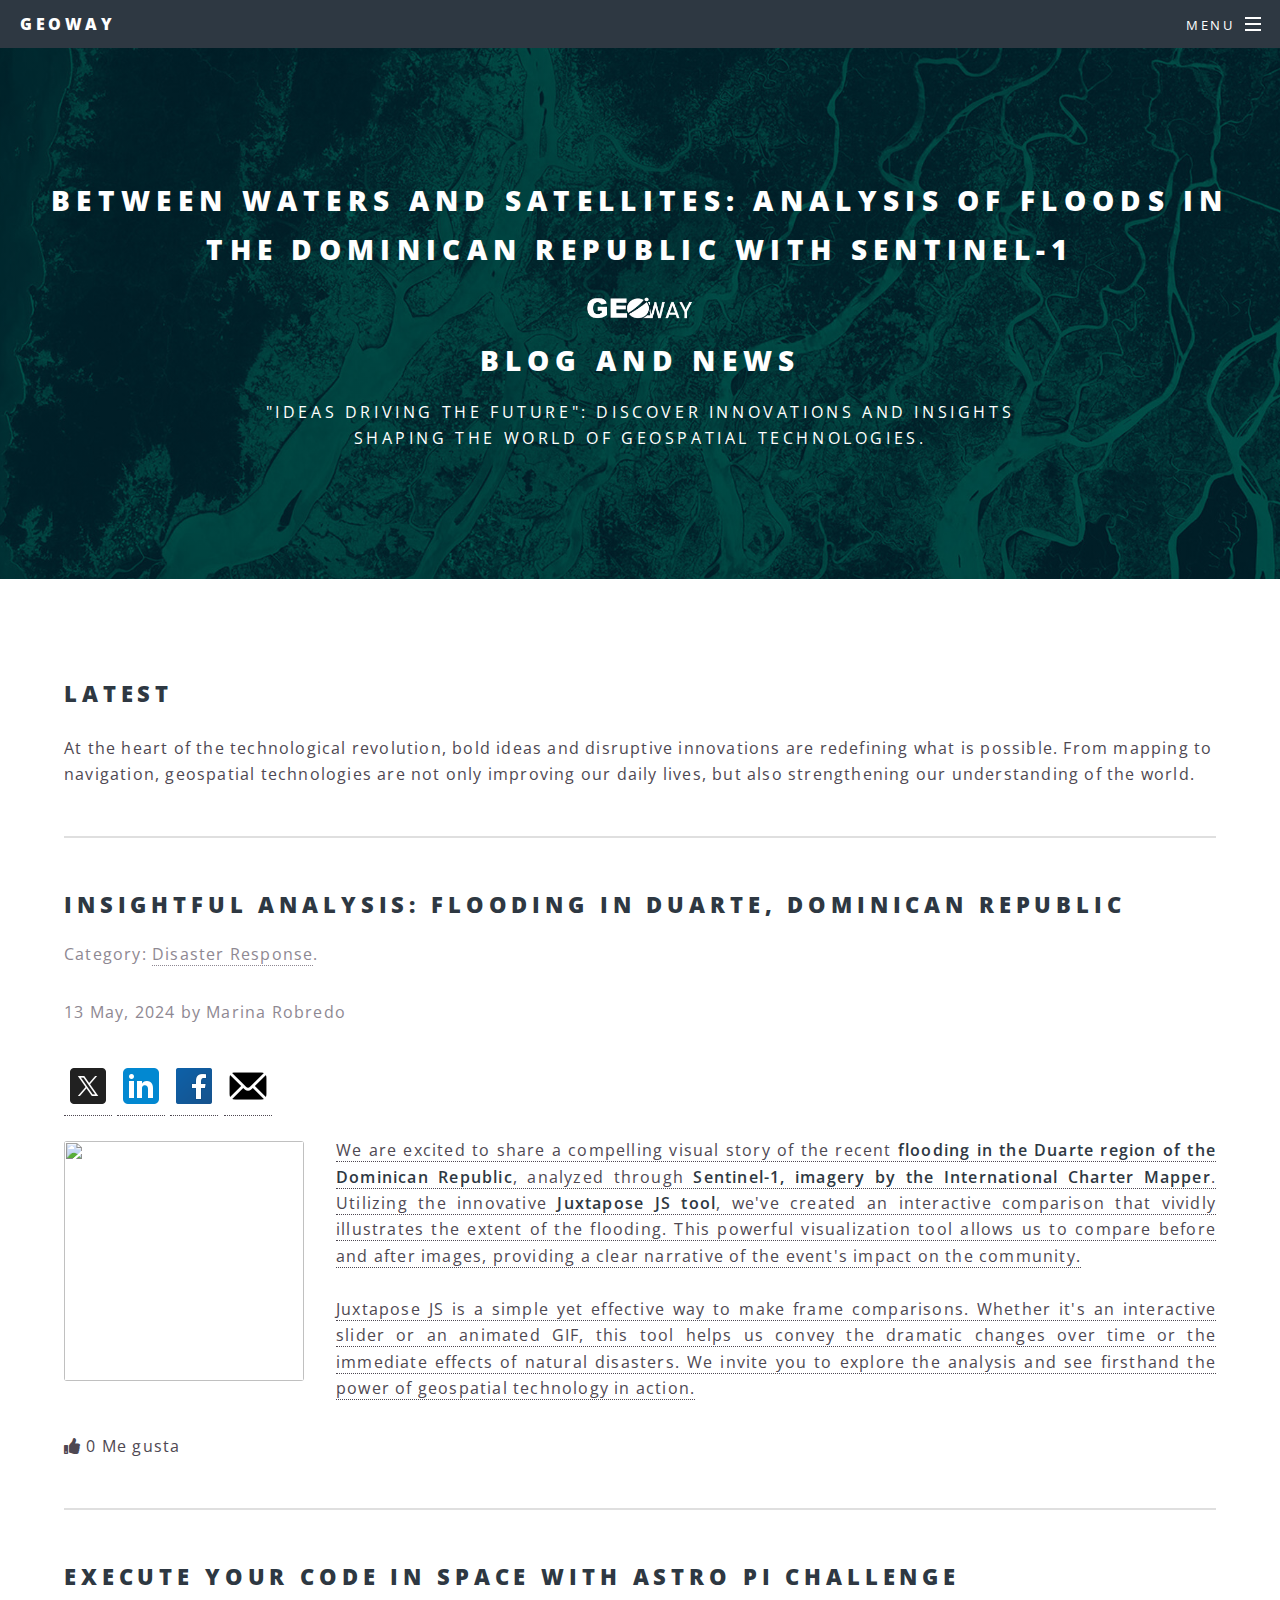
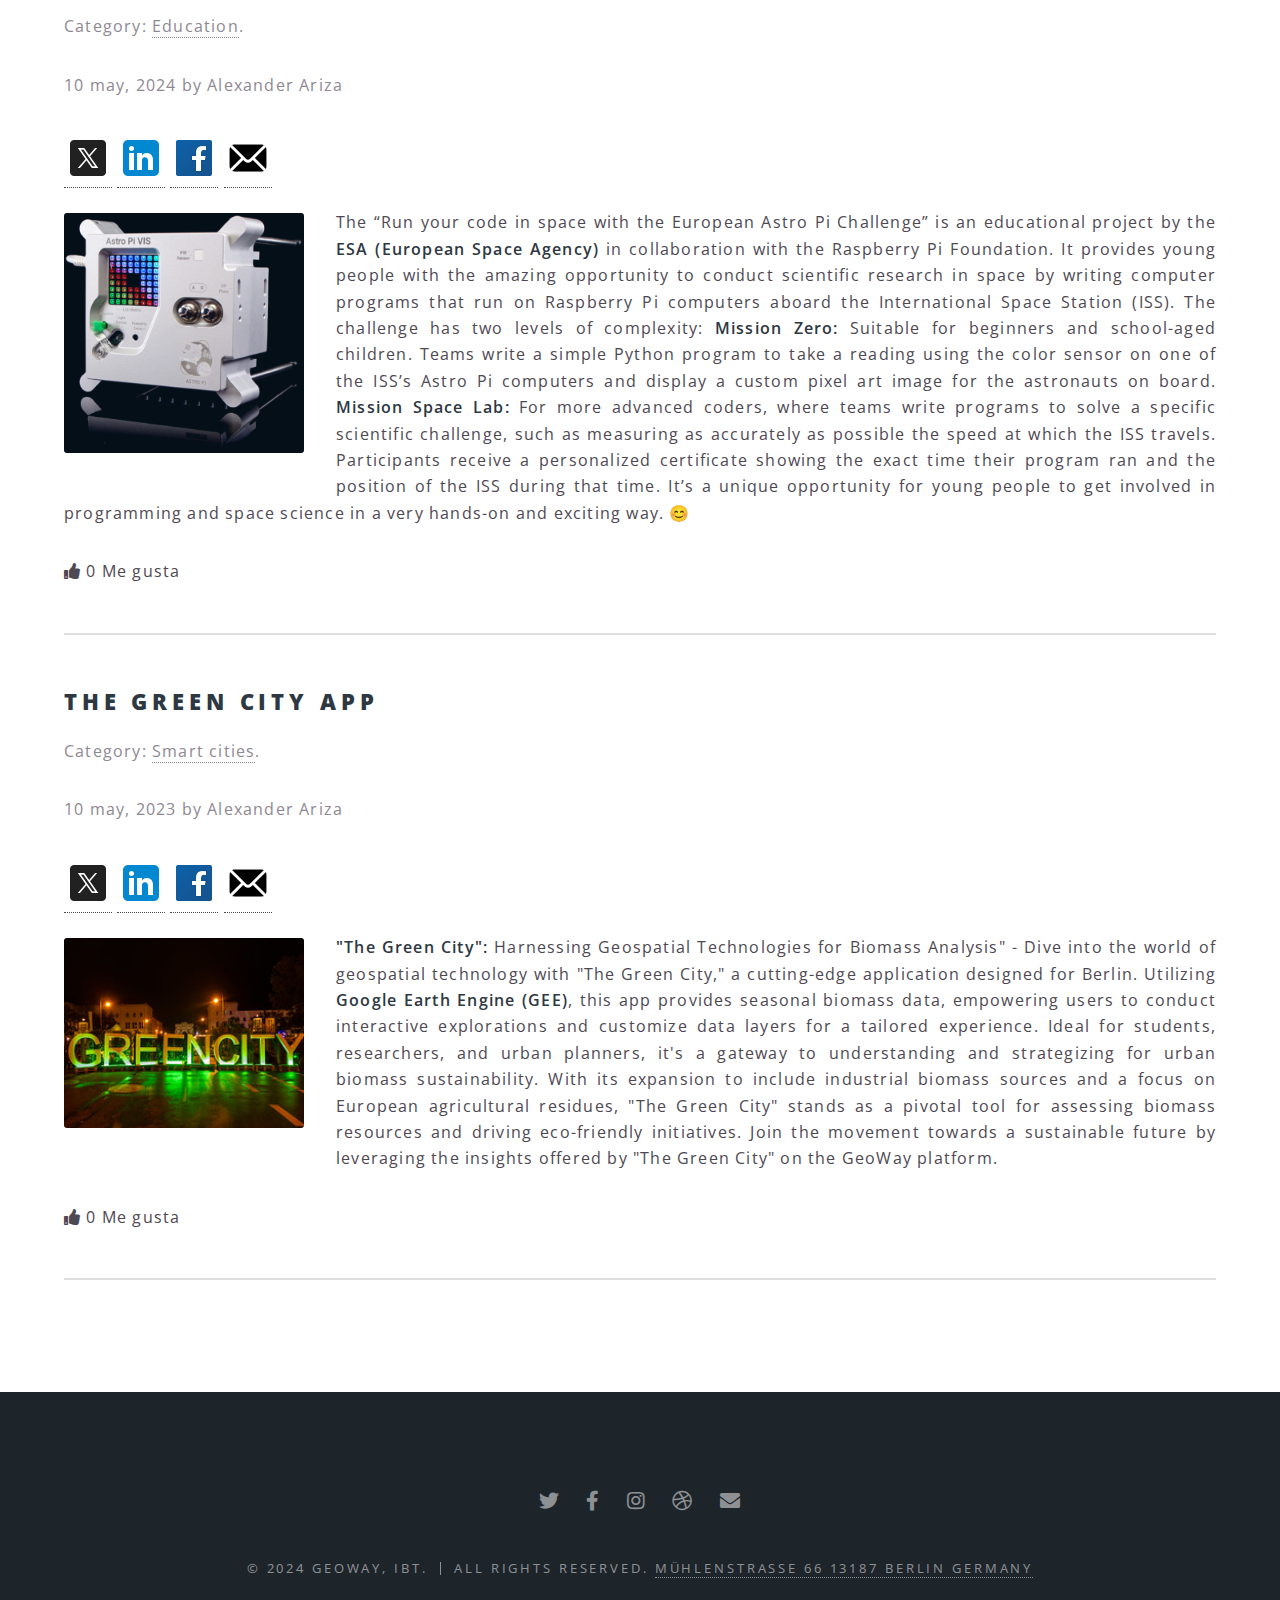
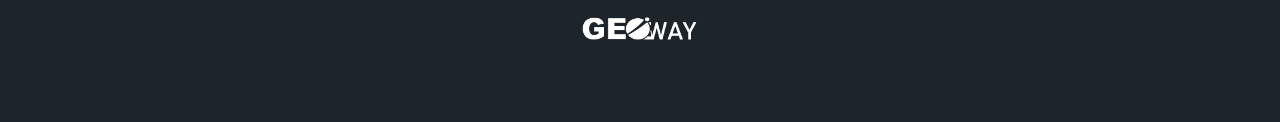
==== blog.html @ b165cfcb "Update blog.html" ====
<!DOCTYPE HTML>
<!--
	Spectral by HTML5 UP
	html5up.net | @ajlkn
	Free for personal and commercial use under the CCA 3.0 license (html5up.net/license)
-->

<html>
	<head>
		<title>Elements - Spectral by HTML5 UP</title>
		<meta charset="utf-8" />
		<meta name="viewport" content="width=device-width, initial-scale=1, user-scalable=no" />
		<link rel="stylesheet" href="assets/css/main.css" />
		<noscript><link rel="stylesheet" href="assets/css/noscript.css" /></noscript>
	</head>
<style>	
	#like-button {
    cursor: pointer;
}
</style>	
	<body class="is-preload">

		<!-- Page Wrapper -->
			<div id="page-wrapper">

				<!-- Header -->
					<header id="header">
						<h1><a href="index.html">GeoWay</a></h1>
						<nav id="nav">
							<ul>
								<li class="special">
									<a href="#menu" class="menuToggle"><span>Menu</span></a>
									<div id="menu">
										<ul>
										<li><a href="index.html">Home</a></li>
										<li><a href="generic.html">Projects</a></li>
										<li><a href="blog.html">Blog & News</a></li>
										<!--<li><a href="#">Blog</a></li>-->
										<li><a href="contact.html">Contact Us</a></li>
										</ul>
									</div>
								</li>
							</ul>
						</nav>
					</header>

				<!-- Main -->
					<article id="main">
						<header>
																<a href="greencity.html">
											<h2>Between Waters and Satellites: Analysis of Floods in the Dominican Republic with Sentinel-1</h2>
										</a>
																	<img src="images/Logo5.png" alt="" width="10%" height="10%"/><br />
							<h2>BLOG AND NEWS</h2>
							<p>"Ideas Driving the Future": Discover innovations and insights <br>shaping the world of geospatial technologies.</p>
						</header>
						<section class="wrapper style5">
							<div class="inner">

								<section>
									<h2>Latest</h2>
									<p>At the heart of the technological revolution, bold ideas and disruptive innovations are redefining what is possible. From mapping to navigation, geospatial technologies are not only improving our daily lives, but also strengthening our understanding of the world.</p>
									<hr />
									
									<!-- Post-->
									
									<header>
										<a href="flooding-dominican-republic.html">
											<h2>Insightful Analysis: Flooding in Duarte, Dominican Republic</h2>
										</a>
										<p>Category: <a href="#">Disaster Response</a>.</p>
										<p>13 May, 2024 by Marina Robredo</p>
											<a href="https://twitter.com/intent/tweet?text=Descubre%20el%20análisis%20detallado%20de%20las%20inundaciones%20en%20Duarte,%20República%20Dominicana%20en%20nuestro%20blog:%20[Tu_URL_Acortada]&hashtags=GeoWay,Geospatial,DisasterResponse" target="_blank"><img src="images/twitter_x.png" alt="Twitter" /></a>
											<a href="https://www.linkedin.com/shareArticle?mini=true&url=https://bit.ly/EjemploURL&title=Inundaciones%20en%20Duarte&summary=Análisis%20interactivo%20de%20las%20inundaciones%20en%20Duarte,%20República%20Dominicana%20utilizando%20Juxtapose%20JS&source=LinkedIn" target="_blank">  <img src="images/LinkedIn_Logo.svg.png" alt="Compartir en LinkedIn"/></a>
											<a href="https://www.facebook.com/sharer/sharer.php?u=[Tu_URL_Acortada]" target="_blank"><img src="images/face-48.png" alt="Facebook" /></a>
											<a href="mailto:?subject=Análisis%20de%20las%20Inundaciones%20en%20Duarte,%20República%20Dominicana%20en%20GeoWay&body=Estoy%20compartiendo%20un%20análisis%20interactivo%20sobre%20las%20inundaciones%20en%20Duarte,%20República%20Dominicana%20que%20podría%20interesarte:%20[Tu_URL_Acortada]"><img src="images/mail.png" alt="Email"/></a>
									</header>

									<div class="box alt">
											<div class="row gtr-50 gtr-uniform"></div>
									</div>
										<p style="text-align: justify;"><a href="Charter.html">
											<span class="image left"><img src="images/juxtapose-gif.gif" alt="" style="width: 240px; height: 240px;" ></span><a>
											We are excited to share a compelling visual story of the recent <b>flooding in the Duarte region of the Dominican Republic</b>, analyzed through <b>Sentinel-1, imagery by the International Charter Mapper</b>. Utilizing the innovative <b>Juxtapose JS tool</b>, we've created an interactive comparison that vividly illustrates the extent of the flooding. This powerful visualization tool allows us to compare before and after images, providing a clear narrative of the event's impact on the community.
											<br><br>
											Juxtapose JS is a simple yet effective way to make frame comparisons. Whether it's an interactive slider or an animated GIF, this tool helps us convey the dramatic changes over time or the immediate effects of natural disasters. We invite you to explore the analysis and see firsthand the power of geospatial technology in action.
										</p>
										<!-- FUNCIONALIDAD DE MEGUSTA-->
										<div>
											<i id="like-button-3" class="fas fa-thumbs-up" style="cursor: pointer;"></i>
											<span id="like-count-3">0</span> Me gusta
									</div>
									<hr />

									<!-- Post-->
									
									<!-- Post-->
									<section>
									<header>
										<a href="greencity.html">
											<h2>Execute your code in space with Astro Pi Challenge</h2>
										</a>
										<p>Category: <a href="#">Education</a>.</p></p>
										<p>10 may, 2024 by Alexander Ariza</p>
											<a href="https://twitter.com/intent/tweet?text=Descubre%20%22The%20Green%20City%22%20y%20las%20últimas%20innovaciones%20en%20tecnologías%20geoespaciales%20en%20nuestro%20blog:%20[Tu_URL_Acortada]&hashtags=GeoWay,Geospatial,Biomass,Sustainability" target="_blank"><img src="images/twitter_x.png" alt="Twitter"  /></a>
											<a href="https://www.linkedin.com/shareArticle?mini=true&url=https://bit.ly/EjemploURL&title=The%20Green%20City&summary=Explora%20la%20dinámica%20de%20la%20biomasa%20urbana%20con%20nuestra%20aplicación%20innovadora&source=LinkedIn" target="_blank">  <img src="images/LinkedIn_Logo.svg.png" alt="Compartir en LinkedIn"/></a>
											<a href="https://www.facebook.com/sharer/sharer.php?u=[Tu_URL_Acortada]" target="_blank"><img src="images/face-48.png" alt="Facebook" /></a>
											<a href="mailto:?subject=Descubre%20The%20Green%20City%20en%20GeoWay&body=Estoy%20compartiendo%20un%20post%20fascinante%20sobre%20tecnologías%20geoespaciales%20que%20podría%20interesarte:%20[Tu_URL_Acortada]"><img src="images/mail.png" alt="Email"/></a>
									</header>

									<div class="box alt">
										<div class="row gtr-50 gtr-uniform">
										</div>
									</div>
									<!--<h5>Left &amp; Right</h5>-->
									<p style="text-align: justify;"><a href="https://astro-pi.org/"><span class="image left"><img src="images/astro_pi_.jpg" alt="" style="width: 240px; height: 240px;" /></span></a>
									The “Run your code in space with the European Astro Pi Challenge” is an educational project by the <b>ESA (European Space Agency) </b>in collaboration with the Raspberry Pi Foundation. It provides young people with the amazing opportunity to conduct scientific research in space by writing computer programs that run on Raspberry Pi computers aboard the International Space Station (ISS).
									The challenge has two levels of complexity:
									<b>Mission Zero:</b> Suitable for beginners and school-aged children. Teams write a simple Python program to take a reading using the color sensor on one of the ISS’s Astro Pi computers and display a custom pixel art image for the astronauts on board.
									<b>Mission Space Lab:</b> For more advanced coders, where teams write programs to solve a specific scientific challenge, such as measuring as accurately as possible the speed at which the ISS travels.
									Participants receive a personalized certificate showing the exact time their program ran and the position of the ISS during that time. It’s a unique opportunity for young people to get involved in programming and space science in a very hands-on and exciting way. 😊</p>
									<!--<p><span class="image right"><img src="images/pic05.jpg" alt="" /></span>"-->
									<!-- FUNCIONALIDAD DE MEGUSTA-->
									<div>
									<i id="like-button-1" class="fas fa-thumbs-up" style="cursor: pointer;"></i>
										<span id="like-count-1">0</span> Me gusta
									</div>
									<hr />
									
								</section>	
									
								<!-- Post-->	
								<section>
									<header>
										<a href="greencity.html">
											<h2>THE GREEN CITY APP</h2>
										</a>
										<p>Category: <a href="#">Smart cities</a>.</p></p>
										<p>10 may, 2023 by Alexander Ariza</p>
											<a href="https://twitter.com/intent/tweet?text=Descubre%20%22The%20Green%20City%22%20y%20las%20últimas%20innovaciones%20en%20tecnologías%20geoespaciales%20en%20nuestro%20blog:%20[Tu_URL_Acortada]&hashtags=GeoWay,Geospatial,Biomass,Sustainability" target="_blank"><img src="images/twitter_x.png" alt="Twitter"  /></a>
											<a href="https://www.linkedin.com/shareArticle?mini=true&url=https://bit.ly/EjemploURL&title=The%20Green%20City&summary=Explora%20la%20dinámica%20de%20la%20biomasa%20urbana%20con%20nuestra%20aplicación%20innovadora&source=LinkedIn" target="_blank">  <img src="images/LinkedIn_Logo.svg.png" alt="Compartir en LinkedIn"/></a>
											<a href="https://www.facebook.com/sharer/sharer.php?u=[Tu_URL_Acortada]" target="_blank"><img src="images/face-48.png" alt="Facebook" /></a>
											<a href="mailto:?subject=Descubre%20The%20Green%20City%20en%20GeoWay&body=Estoy%20compartiendo%20un%20post%20fascinante%20sobre%20tecnologías%20geoespaciales%20que%20podría%20interesarte:%20[Tu_URL_Acortada]"><img src="images/mail.png" alt="Email"/></a>
									</header>

									<div class="box alt">
										<div class="row gtr-50 gtr-uniform">
											<!--<a href="greencity.html"><div class="col-12"><span class="image fit"><img src="images/grenn.jpeg" alt="" /></span></div></a>

											<div class="col-4"><span class="image fit"><img src="images/pic01.jpg" alt="" /></span></div>
											<div class="col-4"><span class="image fit"><img src="images/pic02.jpg" alt="" /></span></div>
											<div class="col-4"><span class="image fit"><img src="images/pic03.jpg" alt="" /></span></div>
											<div class="col-4"><span class="image fit"><img src="images/pic03.jpg" alt="" /></span></div>
											<div class="col-4"><span class="image fit"><img src="images/pic02.jpg" alt="" /></span></div>
										<div class="col-4"><span class="image fit"><img src="images/pic01.jpg" alt="" /></span></div>
											<div class="col-4"><span class="image fit"><img src="images/pic02.jpg" alt="" /></span></div>
											<div class="col-4"><span class="image fit"><img src="images/pic01.jpg" alt="" /></span></div>
											<div class="col-4"><span class="image fit"><img src="images/pic03.jpg" alt="" /></span></div>-->
										</div>
									</div>
									<!--<h5>Left &amp; Right</h5>-->
									<p style="text-align: justify;"><a href="greencity.html"><span class="image left"><img src="images/green_city.png" alt="" style="width: 240px; height: 190px;" /></span></a>
									<b>"The Green City":</b> Harnessing Geospatial Technologies for Biomass Analysis" - Dive into the world of geospatial technology with "The Green City," a cutting-edge application designed for Berlin. Utilizing <b>Google Earth Engine (GEE)</b>, this app provides seasonal biomass data, empowering users to conduct interactive explorations and customize data layers for a tailored experience. Ideal for students, researchers, and urban planners, it's a gateway to understanding and strategizing for urban biomass sustainability. With its expansion to include industrial biomass sources and a focus on European agricultural residues, "The Green City" stands as a pivotal tool for assessing biomass resources and driving eco-friendly initiatives. Join the movement towards a sustainable future by leveraging the insights offered by "The Green City" on the GeoWay platform.</p>
									<!--<p><span class="image right"><img src="images/pic05.jpg" alt="" /></span>"-->
									
									<!-- FUNCIONALIDAD DE MEGUSTA-->
									<div>
									<i id="like-button-2" class="fas fa-thumbs-up" style="cursor: pointer;"></i>
									<span id="like-count-2">0</span> Me gusta
									</div>
						
									<hr />
									
								</section>
			
						</article>
					
				<!-- Footer -->
					<footer id="footer">
						<ul class="icons">
							<li><a href="#" class="icon brands fa-twitter"><span class="label">Twitter</span></a></li>
							<li><a href="#" class="icon brands fa-facebook-f"><span class="label">Facebook</span></a></li>
							<li><a href="#" class="icon brands fa-instagram"><span class="label">Instagram</span></a></li>
							<li><a href="#" class="icon brands fa-dribbble"><span class="label">Dribbble</span></a></li>
							<li><a href="#" class="icon solid fa-envelope"><span class="label">Email</span></a></li>
						</ul>
						<ul class="copyright">
							<li>&copy; 2024 GEOWAY, IBT. </li><li>All rights reserved. <a href="https://geo-way.github.io/GeoWay.io/">Mühlenstraße 66 13187 Berlin Germany</a></li>
						</ul>
					<img src="images/Logo5.png" alt="" width="10%" height="10%"/><br />
					</footer>
			</div>

		<!-- Script me gusta -->
		
			<script>
				document.addEventListener('DOMContentLoaded', (event) => {
					// Función para inicializar el contador de "Me gusta"
					function initLikeButton(postId) {
						let likeCount = parseInt(localStorage.getItem('likeCount-' + postId)) || 0;
						document.getElementById('like-count-' + postId).textContent = likeCount;
						document.getElementById('like-button-' + postId).addEventListener('click', function() {
							likeCount++;
							localStorage.setItem('likeCount-' + postId, likeCount);
							document.getElementById('like-count-' + postId).textContent = likeCount;
						});
					}
					// Inicializa los contadores para cada post
					initLikeButton(1);
					initLikeButton(2);
					initLikeButton(3);
					// Repite la inicialización para cada post
				});
			</script>
			
		<!-- Scripts -->		
			<script src="assets/js/jquery.min.js"></script>
			<script src="assets/js/jquery.scrollex.min.js"></script>
			<script src="assets/js/jquery.scrolly.min.js"></script>
			<script src="assets/js/browser.min.js"></script>
			<script src="assets/js/breakpoints.min.js"></script>
			<script src="assets/js/util.js"></script>
			<script src="assets/js/main.js"></script>

	</body>
</html>
---- assets/css/main.css ----
@import url(fontawesome-all.min.css);
@import url("https://fonts.googleapis.com/css?family=Open+Sans:400,400italic,600,600italic,800,800italic");

/*
	Spectral by HTML5 UP
	html5up.net | @ajlkn
	Free for personal and commercial use under the CCA 3.0 license (html5up.net/license)
*/

html, body, div, span, applet, object,
iframe, h1, h2, h3, h4, h5, h6, p, blockquote,
pre, a, abbr, acronym, address, big, cite,
code, del, dfn, em, img, ins, kbd, q, s, samp,
small, strike, strong, sub, sup, tt, var, b,
u, i, center, dl, dt, dd, ol, ul, li, fieldset,
form, label, legend, table, caption, tbody,
tfoot, thead, tr, th, td, article, aside,
canvas, details, embed, figure, figcaption,
footer, header, hgroup, menu, nav, output, ruby,
section, summary, time, mark, audio, video {
	margin: 0;
	padding: 0;
	border: 0;
	font-size: 100%;
	font: inherit;
	vertical-align: baseline;}

article, aside, details, figcaption, figure,
footer, header, hgroup, menu, nav, section {
	display: block;}

body {
	line-height: 1;
}

ol, ul {
	list-style: none;
}

blockquote, q {
	quotes: none;
}

	blockquote:before, blockquote:after, q:before, q:after {
		content: '';
		content: none;
	}

table {
	border-collapse: collapse;
	border-spacing: 0;
}

body {
	-webkit-text-size-adjust: none;
}

mark {
	background-color: transparent;
	color: inherit;
}

input::-moz-focus-inner {
	border: 0;
	padding: 0;
}

input, select, textarea {
	-moz-appearance: none;
	-webkit-appearance: none;
	-ms-appearance: none;
	appearance: none;
}

/* Basic */

	@-ms-viewport {
		width: device-width;
	}

	html {
		box-sizing: border-box;
	}

	*, *:before, *:after {
		box-sizing: inherit;
	}

	body {
		background: #2e3842;
	}

		body.is-preload *, body.is-preload *:before, body.is-preload *:after {
			-moz-animation: none !important;
			-webkit-animation: none !important;
			-ms-animation: none !important;
			animation: none !important;
			-moz-transition: none !important;
			-webkit-transition: none !important;
			-ms-transition: none !important;
			transition: none !important;
		}

	body, input, select, textarea {
		color: #fff;
		font-family: "Open Sans", Helvetica, sans-serif;
		font-size: 15pt;
		font-weight: 400;
		letter-spacing: 0.075em;
		line-height: 1.65em;
	}

		@media screen and (max-width: 1680px) {

			body, input, select, textarea {
				font-size: 13pt;
			}

		}

		@media screen and (max-width: 1280px) {

			body, input, select, textarea {
				font-size: 12pt;
			}

		}

		@media screen and (max-width: 736px) {

			body, input, select, textarea {
				font-size: 11pt;
				letter-spacing: 0.0375em;
			}

		}

	a {
		-moz-transition: color 0.2s ease, border-bottom-color 0.2s ease;
		-webkit-transition: color 0.2s ease, border-bottom-color 0.2s ease;
		-ms-transition: color 0.2s ease, border-bottom-color 0.2s ease;
		transition: color 0.2s ease, border-bottom-color 0.2s ease;
		border-bottom: dotted 1px;
		color: inherit;
		text-decoration: none;
	}

		a:hover {
			border-bottom-color: transparent;
		}

	strong, b {
		color: #fff;
		font-weight: 600;
	}

	em, i {
		font-style: italic;
	}

	p {
		margin: 0 0 2em 0;
	}

	h1, h2, h3, h4, h5, h6 {
		color: #fff;
		font-weight: 800;
		letter-spacing: 0.225em;
		line-height: 1em;
		margin: 0 0 1em 0;
		text-transform: uppercase;
	}

		h1 a, h2 a, h3 a, h4 a, h5 a, h6 a {
			color: inherit;
			text-decoration: none;
		}

	h2 {
		font-size: 1.35em;
		line-height: 1.75em;
	}

		@media screen and (max-width: 736px) {

			h2 {
				font-size: 1.1em;
				line-height: 1.65em;
			}

		}

	h3 {
		font-size: 1.15em;
		line-height: 1.75em;
	}

		@media screen and (max-width: 736px) {

			h3 {
				font-size: 1em;
				line-height: 1.65em;
			}

		}

	h4 {
		font-size: 1em;
		line-height: 1.5em;
	}

	h5 {
		font-size: 0.8em;
		line-height: 1.5em;
	}

	h6 {
		font-size: 0.7em;
		line-height: 1.5em;
	}

	sub {
		font-size: 0.8em;
		position: relative;
		top: 0.5em;
	}

	sup {
		font-size: 0.8em;
		position: relative;
		top: -0.5em;
	}

	hr {
		border: 0;
		border-bottom: solid 2px #fff;
		margin: 3em 0;
	}

		hr.major {
			margin: 4.5em 0;
		}

	blockquote {
		border-left: solid 4px #fff;
		font-style: italic;
		margin: 0 0 2em 0;
		padding: 0.5em 0 0.5em 2em;
	}

	code {
		background: rgba(144, 144, 144, 0.25);
		border-radius: 3px;
		font-family: "Courier New", monospace;
		font-size: 0.9em;
		letter-spacing: 0;
		margin: 0 0.25em;
		padding: 0.25em 0.65em;
	}

	pre {
		-webkit-overflow-scrolling: touch;
		font-family: "Courier New", monospace;
		font-size: 0.9em;
		margin: 0 0 2em 0;
	}

		pre code {
			display: block;
			line-height: 1.75em;
			padding: 1em 1.5em;
			overflow-x: auto;
		}

	.align-left {
		text-align: left;
	}

	.align-center {
		text-align: center;
	}

	.align-right {
		text-align: right;
	}

/* Row */

	.row {
		display: flex;
		flex-wrap: wrap;
		box-sizing: border-box;
		align-items: stretch;
	}

		.row > * {
			box-sizing: border-box;
		}

		.row.gtr-uniform > * > :last-child {
			margin-bottom: 0;
		}

		.row.aln-left {
			justify-content: flex-start;
		}

		.row.aln-center {
			justify-content: center;
		}

		.row.aln-right {
			justify-content: flex-end;
		}

		.row.aln-top {
			align-items: flex-start;
		}

		.row.aln-middle {
			align-items: center;
		}

		.row.aln-bottom {
			align-items: flex-end;
		}

		.row > .imp {
			order: -1;
		}

		.row > .col-1 {
			width: 8.33333%;
		}

		.row > .off-1 {
			margin-left: 8.33333%;
		}

		.row > .col-2 {
			width: 16.66667%;
		}

		.row > .off-2 {
			margin-left: 16.66667%;
		}

		.row > .col-3 {
			width: 25%;
		}

		.row > .off-3 {
			margin-left: 25%;
		}

		.row > .col-4 {
			width: 33.33333%;
		}

		.row > .off-4 {
			margin-left: 33.33333%;
		}

		.row > .col-5 {
			width: 41.66667%;
		}

		.row > .off-5 {
			margin-left: 41.66667%;
		}

		.row > .col-6 {
			width: 50%;
		}

		.row > .off-6 {
			margin-left: 50%;
		}

		.row > .col-7 {
			width: 58.33333%;
		}

		.row > .off-7 {
			margin-left: 58.33333%;
		}

		.row > .col-8 {
			width: 66.66667%;
		}

		.row > .off-8 {
			margin-left: 66.66667%;
		}

		.row > .col-9 {
			width: 75%;
		}

		.row > .off-9 {
			margin-left: 75%;
		}

		.row > .col-10 {
			width: 83.33333%;
		}

		.row > .off-10 {
			margin-left: 83.33333%;
		}

		.row > .col-11 {
			width: 91.66667%;
		}

		.row > .off-11 {
			margin-left: 91.66667%;
		}

		.row > .col-12 {
			width: 100%;
		}

		.row > .off-12 {
			margin-left: 100%;
		}

		.row.gtr-0 {
			margin-top: 0;
			margin-left: 0em;
		}

			.row.gtr-0 > * {
				padding: 0 0 0 0em;
			}

			.row.gtr-0.gtr-uniform {
				margin-top: 0em;
			}

				.row.gtr-0.gtr-uniform > * {
					padding-top: 0em;
				}

		.row.gtr-25 {
			margin-top: 0;
			margin-left: -0.375em;
		}

			.row.gtr-25 > * {
				padding: 0 0 0 0.375em;
			}

			.row.gtr-25.gtr-uniform {
				margin-top: -0.375em;
			}

				.row.gtr-25.gtr-uniform > * {
					padding-top: 0.375em;
				}

		.row.gtr-50 {
			margin-top: 0;
			margin-left: -0.75em;
		}

			.row.gtr-50 > * {
				padding: 0 0 0 0.75em;
			}

			.row.gtr-50.gtr-uniform {
				margin-top: -0.75em;
			}

				.row.gtr-50.gtr-uniform > * {
					padding-top: 0.75em;
				}

		.row {
			margin-top: 0;
			margin-left: -1.5em;
		}

			.row > * {
				padding: 0 0 0 1.5em;
			}

			.row.gtr-uniform {
				margin-top: -1.5em;
			}

				.row.gtr-uniform > * {
					padding-top: 1.5em;
				}

		.row.gtr-150 {
			margin-top: 0;
			margin-left: -2.25em;
		}

			.row.gtr-150 > * {
				padding: 0 0 0 2.25em;
			}

			.row.gtr-150.gtr-uniform {
				margin-top: -2.25em;
			}

				.row.gtr-150.gtr-uniform > * {
					padding-top: 2.25em;
				}

		.row.gtr-200 {
			margin-top: 0;
			margin-left: -3em;
		}

			.row.gtr-200 > * {
				padding: 0 0 0 3em;
			}

			.row.gtr-200.gtr-uniform {
				margin-top: -3em;
			}

				.row.gtr-200.gtr-uniform > * {
					padding-top: 3em;
				}

		@media screen and (max-width: 1680px) {

			.row {
				display: flex;
				flex-wrap: wrap;
				box-sizing: border-box;
				align-items: stretch;
			}

				.row > * {
					box-sizing: border-box;
				}

				.row.gtr-uniform > * > :last-child {
					margin-bottom: 0;
				}

				.row.aln-left {
					justify-content: flex-start;
				}

				.row.aln-center {
					justify-content: center;
				}

				.row.aln-right {
					justify-content: flex-end;
				}

				.row.aln-top {
					align-items: flex-start;
				}

				.row.aln-middle {
					align-items: center;
				}

				.row.aln-bottom {
					align-items: flex-end;
				}

				.row > .imp-xlarge {
					order: -1;
				}

				.row > .col-1-xlarge {
					width: 8.33333%;
				}

				.row > .off-1-xlarge {
					margin-left: 8.33333%;
				}

				.row > .col-2-xlarge {
					width: 16.66667%;
				}

				.row > .off-2-xlarge {
					margin-left: 16.66667%;
				}

				.row > .col-3-xlarge {
					width: 25%;
				}

				.row > .off-3-xlarge {
					margin-left: 25%;
				}

				.row > .col-4-xlarge {
					width: 33.33333%;
				}

				.row > .off-4-xlarge {
					margin-left: 33.33333%;
				}

				.row > .col-5-xlarge {
					width: 41.66667%;
				}

				.row > .off-5-xlarge {
					margin-left: 41.66667%;
				}

				.row > .col-6-xlarge {
					width: 50%;
				}

				.row > .off-6-xlarge {
					margin-left: 50%;
				}

				.row > .col-7-xlarge {
					width: 58.33333%;
				}

				.row > .off-7-xlarge {
					margin-left: 58.33333%;
				}

				.row > .col-8-xlarge {
					width: 66.66667%;
				}

				.row > .off-8-xlarge {
					margin-left: 66.66667%;
				}

				.row > .col-9-xlarge {
					width: 75%;
				}

				.row > .off-9-xlarge {
					margin-left: 75%;
				}

				.row > .col-10-xlarge {
					width: 83.33333%;
				}

				.row > .off-10-xlarge {
					margin-left: 83.33333%;
				}

				.row > .col-11-xlarge {
					width: 91.66667%;
				}

				.row > .off-11-xlarge {
					margin-left: 91.66667%;
				}

				.row > .col-12-xlarge {
					width: 100%;
				}

				.row > .off-12-xlarge {
					margin-left: 100%;
				}

				.row.gtr-0 {
					margin-top: 0;
					margin-left: 0em;
				}

					.row.gtr-0 > * {
						padding: 0 0 0 0em;
					}

					.row.gtr-0.gtr-uniform {
						margin-top: 0em;
					}

						.row.gtr-0.gtr-uniform > * {
							padding-top: 0em;
						}

				.row.gtr-25 {
					margin-top: 0;
					margin-left: -0.375em;
				}

					.row.gtr-25 > * {
						padding: 0 0 0 0.375em;
					}

					.row.gtr-25.gtr-uniform {
						margin-top: -0.375em;
					}

						.row.gtr-25.gtr-uniform > * {
							padding-top: 0.375em;
						}

				.row.gtr-50 {
					margin-top: 0;
					margin-left: -0.75em;
				}

					.row.gtr-50 > * {
						padding: 0 0 0 0.75em;
					}

					.row.gtr-50.gtr-uniform {
						margin-top: -0.75em;
					}

						.row.gtr-50.gtr-uniform > * {
							padding-top: 0.75em;
						}

				.row {
					margin-top: 0;
					margin-left: -1.5em;
				}

					.row > * {
						padding: 0 0 0 1.5em;
					}

					.row.gtr-uniform {
						margin-top: -1.5em;
					}

						.row.gtr-uniform > * {
							padding-top: 1.5em;
						}

				.row.gtr-150 {
					margin-top: 0;
					margin-left: -2.25em;
				}

					.row.gtr-150 > * {
						padding: 0 0 0 2.25em;
					}

					.row.gtr-150.gtr-uniform {
						margin-top: -2.25em;
					}

						.row.gtr-150.gtr-uniform > * {
							padding-top: 2.25em;
						}

				.row.gtr-200 {
					margin-top: 0;
					margin-left: -3em;
				}

					.row.gtr-200 > * {
						padding: 0 0 0 3em;
					}

					.row.gtr-200.gtr-uniform {
						margin-top: -3em;
					}

						.row.gtr-200.gtr-uniform > * {
							padding-top: 3em;
						}

		}

		@media screen and (max-width: 1280px) {

			.row {
				display: flex;
				flex-wrap: wrap;
				box-sizing: border-box;
				align-items: stretch;
			}

				.row > * {
					box-sizing: border-box;
				}

				.row.gtr-uniform > * > :last-child {
					margin-bottom: 0;
				}

				.row.aln-left {
					justify-content: flex-start;
				}

				.row.aln-center {
					justify-content: center;
				}

				.row.aln-right {
					justify-content: flex-end;
				}

				.row.aln-top {
					align-items: flex-start;
				}

				.row.aln-middle {
					align-items: center;
				}

				.row.aln-bottom {
					align-items: flex-end;
				}

				.row > .imp-large {
					order: -1;
				}

				.row > .col-1-large {
					width: 8.33333%;
				}

				.row > .off-1-large {
					margin-left: 8.33333%;
				}

				.row > .col-2-large {
					width: 16.66667%;
				}

				.row > .off-2-large {
					margin-left: 16.66667%;
				}

				.row > .col-3-large {
					width: 25%;
				}

				.row > .off-3-large {
					margin-left: 25%;
				}

				.row > .col-4-large {
					width: 33.33333%;
				}

				.row > .off-4-large {
					margin-left: 33.33333%;
				}

				.row > .col-5-large {
					width: 41.66667%;
				}

				.row > .off-5-large {
					margin-left: 41.66667%;
				}

				.row > .col-6-large {
					width: 50%;
				}

				.row > .off-6-large {
					margin-left: 50%;
				}

				.row > .col-7-large {
					width: 58.33333%;
				}

				.row > .off-7-large {
					margin-left: 58.33333%;
				}

				.row > .col-8-large {
					width: 66.66667%;
				}

				.row > .off-8-large {
					margin-left: 66.66667%;
				}

				.row > .col-9-large {
					width: 75%;
				}

				.row > .off-9-large {
					margin-left: 75%;
				}

				.row > .col-10-large {
					width: 83.33333%;
				}

				.row > .off-10-large {
					margin-left: 83.33333%;
				}

				.row > .col-11-large {
					width: 91.66667%;
				}

				.row > .off-11-large {
					margin-left: 91.66667%;
				}

				.row > .col-12-large {
					width: 100%;
				}

				.row > .off-12-large {
					margin-left: 100%;
				}

				.row.gtr-0 {
					margin-top: 0;
					margin-left: 0em;
				}

					.row.gtr-0 > * {
						padding: 0 0 0 0em;
					}

					.row.gtr-0.gtr-uniform {
						margin-top: 0em;
					}

						.row.gtr-0.gtr-uniform > * {
							padding-top: 0em;
						}

				.row.gtr-25 {
					margin-top: 0;
					margin-left: -0.375em;
				}

					.row.gtr-25 > * {
						padding: 0 0 0 0.375em;
					}

					.row.gtr-25.gtr-uniform {
						margin-top: -0.375em;
					}

						.row.gtr-25.gtr-uniform > * {
							padding-top: 0.375em;
						}

				.row.gtr-50 {
					margin-top: 0;
					margin-left: -0.75em;
				}

					.row.gtr-50 > * {
						padding: 0 0 0 0.75em;
					}

					.row.gtr-50.gtr-uniform {
						margin-top: -0.75em;
					}

						.row.gtr-50.gtr-uniform > * {
							padding-top: 0.75em;
						}

				.row {
					margin-top: 0;
					margin-left: -1.5em;
				}

					.row > * {
						padding: 0 0 0 1.5em;
					}

					.row.gtr-uniform {
						margin-top: -1.5em;
					}

						.row.gtr-uniform > * {
							padding-top: 1.5em;
						}

				.row.gtr-150 {
					margin-top: 0;
					margin-left: -2.25em;
				}

					.row.gtr-150 > * {
						padding: 0 0 0 2.25em;
					}

					.row.gtr-150.gtr-uniform {
						margin-top: -2.25em;
					}

						.row.gtr-150.gtr-uniform > * {
							padding-top: 2.25em;
						}

				.row.gtr-200 {
					margin-top: 0;
					margin-left: -3em;
				}

					.row.gtr-200 > * {
						padding: 0 0 0 3em;
					}

					.row.gtr-200.gtr-uniform {
						margin-top: -3em;
					}

						.row.gtr-200.gtr-uniform > * {
							padding-top: 3em;
						}

		}

		@media screen and (max-width: 980px) {

			.row {
				display: flex;
				flex-wrap: wrap;
				box-sizing: border-box;
				align-items: stretch;
			}

				.row > * {
					box-sizing: border-box;
				}

				.row.gtr-uniform > * > :last-child {
					margin-bottom: 0;
				}

				.row.aln-left {
					justify-content: flex-start;
				}

				.row.aln-center {
					justify-content: center;
				}

				.row.aln-right {
					justify-content: flex-end;
				}

				.row.aln-top {
					align-items: flex-start;
				}

				.row.aln-middle {
					align-items: center;
				}

				.row.aln-bottom {
					align-items: flex-end;
				}

				.row > .imp-medium {
					order: -1;
				}

				.row > .col-1-medium {
					width: 8.33333%;
				}

				.row > .off-1-medium {
					margin-left: 8.33333%;
				}

				.row > .col-2-medium {
					width: 16.66667%;
				}

				.row > .off-2-medium {
					margin-left: 16.66667%;
				}

				.row > .col-3-medium {
					width: 25%;
				}

				.row > .off-3-medium {
					margin-left: 25%;
				}

				.row > .col-4-medium {
					width: 33.33333%;
				}

				.row > .off-4-medium {
					margin-left: 33.33333%;
				}

				.row > .col-5-medium {
					width: 41.66667%;
				}

				.row > .off-5-medium {
					margin-left: 41.66667%;
				}

				.row > .col-6-medium {
					width: 50%;
				}

				.row > .off-6-medium {
					margin-left: 50%;
				}

				.row > .col-7-medium {
					width: 58.33333%;
				}

				.row > .off-7-medium {
					margin-left: 58.33333%;
				}

				.row > .col-8-medium {
					width: 66.66667%;
				}

				.row > .off-8-medium {
					margin-left: 66.66667%;
				}

				.row > .col-9-medium {
					width: 75%;
				}

				.row > .off-9-medium {
					margin-left: 75%;
				}

				.row > .col-10-medium {
					width: 83.33333%;
				}

				.row > .off-10-medium {
					margin-left: 83.33333%;
				}

				.row > .col-11-medium {
					width: 91.66667%;
				}

				.row > .off-11-medium {
					margin-left: 91.66667%;
				}

				.row > .col-12-medium {
					width: 100%;
				}

				.row > .off-12-medium {
					margin-left: 100%;
				}

				.row.gtr-0 {
					margin-top: 0;
					margin-left: 0em;
				}

					.row.gtr-0 > * {
						padding: 0 0 0 0em;
					}

					.row.gtr-0.gtr-uniform {
						margin-top: 0em;
					}

						.row.gtr-0.gtr-uniform > * {
							padding-top: 0em;
						}

				.row.gtr-25 {
					margin-top: 0;
					margin-left: -0.375em;
				}

					.row.gtr-25 > * {
						padding: 0 0 0 0.375em;
					}

					.row.gtr-25.gtr-uniform {
						margin-top: -0.375em;
					}

						.row.gtr-25.gtr-uniform > * {
							padding-top: 0.375em;
						}

				.row.gtr-50 {
					margin-top: 0;
					margin-left: -0.75em;
				}

					.row.gtr-50 > * {
						padding: 0 0 0 0.75em;
					}

					.row.gtr-50.gtr-uniform {
						margin-top: -0.75em;
					}

						.row.gtr-50.gtr-uniform > * {
							padding-top: 0.75em;
						}

				.row {
					margin-top: 0;
					margin-left: -1.5em;
				}

					.row > * {
						padding: 0 0 0 1.5em;
					}

					.row.gtr-uniform {
						margin-top: -1.5em;
					}

						.row.gtr-uniform > * {
							padding-top: 1.5em;
						}

				.row.gtr-150 {
					margin-top: 0;
					margin-left: -2.25em;
				}

					.row.gtr-150 > * {
						padding: 0 0 0 2.25em;
					}

					.row.gtr-150.gtr-uniform {
						margin-top: -2.25em;
					}

						.row.gtr-150.gtr-uniform > * {
							padding-top: 2.25em;
						}

				.row.gtr-200 {
					margin-top: 0;
					margin-left: -3em;
				}

					.row.gtr-200 > * {
						padding: 0 0 0 3em;
					}

					.row.gtr-200.gtr-uniform {
						margin-top: -3em;
					}

						.row.gtr-200.gtr-uniform > * {
							padding-top: 3em;
						}

		}

		@media screen and (max-width: 736px) {

			.row {
				display: flex;
				flex-wrap: wrap;
				box-sizing: border-box;
				align-items: stretch;
			}

				.row > * {
					box-sizing: border-box;
				}

				.row.gtr-uniform > * > :last-child {
					margin-bottom: 0;
				}

				.row.aln-left {
					justify-content: flex-start;
				}

				.row.aln-center {
					justify-content: center;
				}

				.row.aln-right {
					justify-content: flex-end;
				}

				.row.aln-top {
					align-items: flex-start;
				}

				.row.aln-middle {
					align-items: center;
				}

				.row.aln-bottom {
					align-items: flex-end;
				}

				.row > .imp-small {
					order: -1;
				}

				.row > .col-1-small {
					width: 8.33333%;
				}

				.row > .off-1-small {
					margin-left: 8.33333%;
				}

				.row > .col-2-small {
					width: 16.66667%;
				}

				.row > .off-2-small {
					margin-left: 16.66667%;
				}

				.row > .col-3-small {
					width: 25%;
				}

				.row > .off-3-small {
					margin-left: 25%;
				}

				.row > .col-4-small {
					width: 33.33333%;
				}

				.row > .off-4-small {
					margin-left: 33.33333%;
				}

				.row > .col-5-small {
					width: 41.66667%;
				}

				.row > .off-5-small {
					margin-left: 41.66667%;
				}

				.row > .col-6-small {
					width: 50%;
				}

				.row > .off-6-small {
					margin-left: 50%;
				}

				.row > .col-7-small {
					width: 58.33333%;
				}

				.row > .off-7-small {
					margin-left: 58.33333%;
				}

				.row > .col-8-small {
					width: 66.66667%;
				}

				.row > .off-8-small {
					margin-left: 66.66667%;
				}

				.row > .col-9-small {
					width: 75%;
				}

				.row > .off-9-small {
					margin-left: 75%;
				}

				.row > .col-10-small {
					width: 83.33333%;
				}

				.row > .off-10-small {
					margin-left: 83.33333%;
				}

				.row > .col-11-small {
					width: 91.66667%;
				}

				.row > .off-11-small {
					margin-left: 91.66667%;
				}

				.row > .col-12-small {
					width: 100%;
				}

				.row > .off-12-small {
					margin-left: 100%;
				}

				.row.gtr-0 {
					margin-top: 0;
					margin-left: 0em;
				}

					.row.gtr-0 > * {
						padding: 0 0 0 0em;
					}

					.row.gtr-0.gtr-uniform {
						margin-top: 0em;
					}

						.row.gtr-0.gtr-uniform > * {
							padding-top: 0em;
						}

				.row.gtr-25 {
					margin-top: 0;
					margin-left: -0.375em;
				}

					.row.gtr-25 > * {
						padding: 0 0 0 0.375em;
					}

					.row.gtr-25.gtr-uniform {
						margin-top: -0.375em;
					}

						.row.gtr-25.gtr-uniform > * {
							padding-top: 0.375em;
						}

				.row.gtr-50 {
					margin-top: 0;
					margin-left: -0.75em;
				}

					.row.gtr-50 > * {
						padding: 0 0 0 0.75em;
					}

					.row.gtr-50.gtr-uniform {
						margin-top: -0.75em;
					}

						.row.gtr-50.gtr-uniform > * {
							padding-top: 0.75em;
						}

				.row {
					margin-top: 0;
					margin-left: -1.5em;
				}

					.row > * {
						padding: 0 0 0 1.5em;
					}

					.row.gtr-uniform {
						margin-top: -1.5em;
					}

						.row.gtr-uniform > * {
							padding-top: 1.5em;
						}

				.row.gtr-150 {
					margin-top: 0;
					margin-left: -2.25em;
				}

					.row.gtr-150 > * {
						padding: 0 0 0 2.25em;
					}

					.row.gtr-150.gtr-uniform {
						margin-top: -2.25em;
					}

						.row.gtr-150.gtr-uniform > * {
							padding-top: 2.25em;
						}

				.row.gtr-200 {
					margin-top: 0;
					margin-left: -3em;
				}

					.row.gtr-200 > * {
						padding: 0 0 0 3em;
					}

					.row.gtr-200.gtr-uniform {
						margin-top: -3em;
					}

						.row.gtr-200.gtr-uniform > * {
							padding-top: 3em;
						}

		}

		@media screen and (max-width: 480px) {

			.row {
				display: flex;
				flex-wrap: wrap;
				box-sizing: border-box;
				align-items: stretch;
			}

				.row > * {
					box-sizing: border-box;
				}

				.row.gtr-uniform > * > :last-child {
					margin-bottom: 0;
				}

				.row.aln-left {
					justify-content: flex-start;
				}

				.row.aln-center {
					justify-content: center;
				}

				.row.aln-right {
					justify-content: flex-end;
				}

				.row.aln-top {
					align-items: flex-start;
				}

				.row.aln-middle {
					align-items: center;
				}

				.row.aln-bottom {
					align-items: flex-end;
				}

				.row > .imp-xsmall {
					order: -1;
				}

				.row > .col-1-xsmall {
					width: 8.33333%;
				}

				.row > .off-1-xsmall {
					margin-left: 8.33333%;
				}

				.row > .col-2-xsmall {
					width: 16.66667%;
				}

				.row > .off-2-xsmall {
					margin-left: 16.66667%;
				}

				.row > .col-3-xsmall {
					width: 25%;
				}

				.row > .off-3-xsmall {
					margin-left: 25%;
				}

				.row > .col-4-xsmall {
					width: 33.33333%;
				}

				.row > .off-4-xsmall {
					margin-left: 33.33333%;
				}

				.row > .col-5-xsmall {
					width: 41.66667%;
				}

				.row > .off-5-xsmall {
					margin-left: 41.66667%;
				}

				.row > .col-6-xsmall {
					width: 50%;
				}

				.row > .off-6-xsmall {
					margin-left: 50%;
				}

				.row > .col-7-xsmall {
					width: 58.33333%;
				}

				.row > .off-7-xsmall {
					margin-left: 58.33333%;
				}

				.row > .col-8-xsmall {
					width: 66.66667%;
				}

				.row > .off-8-xsmall {
					margin-left: 66.66667%;
				}

				.row > .col-9-xsmall {
					width: 75%;
				}

				.row > .off-9-xsmall {
					margin-left: 75%;
				}

				.row > .col-10-xsmall {
					width: 83.33333%;
				}

				.row > .off-10-xsmall {
					margin-left: 83.33333%;
				}

				.row > .col-11-xsmall {
					width: 91.66667%;
				}

				.row > .off-11-xsmall {
					margin-left: 91.66667%;
				}

				.row > .col-12-xsmall {
					width: 100%;
				}

				.row > .off-12-xsmall {
					margin-left: 100%;
				}

				.row.gtr-0 {
					margin-top: 0;
					margin-left: 0em;
				}

					.row.gtr-0 > * {
						padding: 0 0 0 0em;
					}

					.row.gtr-0.gtr-uniform {
						margin-top: 0em;
					}

						.row.gtr-0.gtr-uniform > * {
							padding-top: 0em;
						}

				.row.gtr-25 {
					margin-top: 0;
					margin-left: -0.375em;
				}

					.row.gtr-25 > * {
						padding: 0 0 0 0.375em;
					}

					.row.gtr-25.gtr-uniform {
						margin-top: -0.375em;
					}

						.row.gtr-25.gtr-uniform > * {
							padding-top: 0.375em;
						}

				.row.gtr-50 {
					margin-top: 0;
					margin-left: -0.75em;
				}

					.row.gtr-50 > * {
						padding: 0 0 0 0.75em;
					}

					.row.gtr-50.gtr-uniform {
						margin-top: -0.75em;
					}

						.row.gtr-50.gtr-uniform > * {
							padding-top: 0.75em;
						}

				.row {
					margin-top: 0;
					margin-left: -1.5em;
				}

					.row > * {
						padding: 0 0 0 1.5em;
					}

					.row.gtr-uniform {
						margin-top: -1.5em;
					}

						.row.gtr-uniform > * {
							padding-top: 1.5em;
						}

				.row.gtr-150 {
					margin-top: 0;
					margin-left: -2.25em;
				}

					.row.gtr-150 > * {
						padding: 0 0 0 2.25em;
					}

					.row.gtr-150.gtr-uniform {
						margin-top: -2.25em;
					}

						.row.gtr-150.gtr-uniform > * {
							padding-top: 2.25em;
						}

				.row.gtr-200 {
					margin-top: 0;
					margin-left: -3em;
				}

					.row.gtr-200 > * {
						padding: 0 0 0 3em;
					}

					.row.gtr-200.gtr-uniform {
						margin-top: -3em;
					}

						.row.gtr-200.gtr-uniform > * {
							padding-top: 3em;
						}

		}

/* Section/Article */

	section.special, article.special {
		text-align: center;
	}

	header p {
		color: rgba(255, 255, 255, 0.5);
		position: relative;
		top: -0.25em;
	}

	header h3 + p {
		font-size: 1.1em;
	}

	header h4 + p,
	header h5 + p,
	header h6 + p {
		font-size: 0.9em;
	}

	header.major {
		margin: 0 0 3.5em 0;
	}

		header.major h2, header.major h3, header.major h4, header.major h5, header.major h6 {
			border-bottom: solid 2px #fff;
			display: inline-block;
			padding-bottom: 1em;
			position: relative;
		}

			header.major h2:after, header.major h3:after, header.major h4:after, header.major h5:after, header.major h6:after {
				content: '';
				display: block;
				height: 1px;
			}

		header.major p {
			color: #fff;
			top: 0;
		}

		@media screen and (max-width: 736px) {

			header.major {
				margin: 0 0 2em 0;
			}

		}

	@media screen and (max-width: 980px) {

		header br {
			display: none;
		}

	}

/* Form */

	form {
		margin: 0 0 2em 0;
	}

	label {
		color: #fff;
		display: block;
		font-size: 0.9em;
		font-weight: 600;
		margin: 0 0 1em 0;
	}

	input[type="text"],
	input[type="password"],
	input[type="email"],
	select,
	textarea {
		-moz-appearance: none;
		-webkit-appearance: none;
		-ms-appearance: none;
		appearance: none;
		background-color: rgba(144, 144, 144, 0.25);
		border-radius: 3px;
		border: none;
		color: inherit;
		display: block;
		outline: 0;
		padding: 0 1em;
		text-decoration: none;
		width: 100%;
	}

		input[type="text"]:invalid,
		input[type="password"]:invalid,
		input[type="email"]:invalid,
		select:invalid,
		textarea:invalid {
			box-shadow: none;
		}

		input[type="text"]:focus,
		input[type="password"]:focus,
		input[type="email"]:focus,
		select:focus,
		textarea:focus {
			box-shadow: 0 0 0 2px #215eb5;
		}

	select {
		background-size: 1.25em;
		background-repeat: no-repeat;
		background-position: calc(100% - 1em) center;
		height: 2.75em;
		padding-right: 2.75em;
		text-overflow: ellipsis;
	}

		select:focus::-ms-value {
			background-color: transparent;
		}

		select::-ms-expand {
			display: none;
		}

	input[type="text"],
	input[type="password"],
	input[type="email"],
	select {
		height: 2.75em;
	}

	textarea {
		padding: 0.75em 1em;
	}

	input[type="checkbox"],
	input[type="radio"] {
		-moz-appearance: none;
		-webkit-appearance: none;
		-ms-appearance: none;
		appearance: none;
		display: block;
		float: left;
		margin-right: -2em;
		opacity: 0;
		width: 1em;
		z-index: -1;
	}

		input[type="checkbox"] + label,
		input[type="radio"] + label {
			text-decoration: none;
			color: #fff;
			cursor: pointer;
			display: inline-block;
			font-size: 1em;
			font-weight: 400;
			padding-left: 2.4em;
			padding-right: 0.75em;
			position: relative;
		}

			input[type="checkbox"] + label:before,
			input[type="radio"] + label:before {
				-moz-osx-font-smoothing: grayscale;
				-webkit-font-smoothing: antialiased;
				display: inline-block;
				font-style: normal;
				font-variant: normal;
				text-rendering: auto;
				line-height: 1;
				text-transform: none !important;
				font-family: 'Font Awesome 5 Free';
				font-weight: 900;
			}

			input[type="checkbox"] + label:before,
			input[type="radio"] + label:before {
				background: rgba(144, 144, 144, 0.25);
				border-radius: 3px;
				content: '';
				display: inline-block;
				font-size: 0.8em;
				height: 2.0625em;
				left: 0;
				line-height: 2.0625em;
				position: absolute;
				text-align: center;
				top: 0;
				width: 2.0625em;
			}

		input[type="checkbox"]:checked + label:before,
		input[type="radio"]:checked + label:before {
			background: #2e3842;
			color: #fff;
			content: '\f00c';
		}

		input[type="checkbox"]:focus + label:before,
		input[type="radio"]:focus + label:before {
			box-shadow: 0 0 0 2px #215eb5;
		}

	input[type="checkbox"] + label:before {
		border-radius: 3px;
	}

	input[type="radio"] + label:before {
		border-radius: 100%;
	}

	::-webkit-input-placeholder {
		color: rgba(255, 255, 255, 0.5) !important;
		opacity: 1.0;
	}

	:-moz-placeholder {
		color: rgba(255, 255, 255, 0.5) !important;
		opacity: 1.0;
	}

	::-moz-placeholder {
		color: rgba(255, 255, 255, 0.5) !important;
		opacity: 1.0;
	}

	:-ms-input-placeholder {
		color: rgba(255, 255, 255, 0.5) !important;
		opacity: 1.0;
	}

/* Box */

	.box {
		border-radius: 3px;
		border: solid 2px #fff;
		margin-bottom: 2em;
		padding: 1.5em;
	}

		.box > :last-child,
		.box > :last-child > :last-child,
		.box > :last-child > :last-child > :last-child {
			margin-bottom: 0;
		}

		.box.alt {
			border: 0;
			border-radius: 0;
			padding: 0;
		}

/* Icon */

	.icon {
		text-decoration: none;
		border-bottom: none;
		position: relative;
	}

		.icon:before {
			-moz-osx-font-smoothing: grayscale;
			-webkit-font-smoothing: antialiased;
			display: inline-block;
			font-style: normal;
			font-variant: normal;
			text-rendering: auto;
			line-height: 1;
			text-transform: none !important;
			font-family: 'Font Awesome 5 Free';
			font-weight: 400;
		}

		.icon > .label {
			display: none;
		}

		.icon:before {
			line-height: inherit;
		}

		.icon.solid:before {
			font-weight: 900;
		}

		.icon.brands:before {
			font-family: 'Font Awesome 5 Brands';
		}

		.icon.major {
			-moz-transform: rotate(-45deg);
			-webkit-transform: rotate(-45deg);
			-ms-transform: rotate(-45deg);
			transform: rotate(-45deg);
			border-radius: 3px;
			border: solid 2px #fff;
			display: inline-block;
			font-size: 1.35em;
			height: calc(3em + 2px);
			line-height: 3em;
			text-align: center;
			width: calc(3em + 2px);
		}

			.icon.major:before {
				-moz-transform: rotate(45deg);
				-webkit-transform: rotate(45deg);
				-ms-transform: rotate(45deg);
				transform: rotate(45deg);
				display: inline-block;
				font-size: 1.5em;
			}

			@media screen and (max-width: 736px) {

				.icon.major {
					font-size: 1em;
				}

			}

		.icon.style1 {
			color: #215eb5;
		}

		.icon.style2 {
			color: #00f0ff;
		}

		.icon.style3 {
			color: #76ddff;
		}

/* Image */

	.image {
		border-radius: 3px;
		border: 0;
		display: inline-block;
		position: relative;
	}

		.image img {
			border-radius: 3px;
			display: block;
		}

		.image.left {
			float: left;
			margin: 0 2em 2em 0;
			top: 0.25em;
		}

		.image.right {
			float: right;
			margin: 0 0 2em 2em;
			top: 0.25em;
		}

		.image.left, .image.right {
			max-width: 40%;
		}

			.image.left img, .image.right img {
				width: 100%;
			}

		.image.fit {
			display: block;
			margin: 0 0 2em 0;
			width: 100%;
		}

			.image.fit img {
				width: 100%;
			}

/* List */

	ol {
		list-style: decimal;
		margin: 0 0 2em 0;
		padding-left: 1.25em;
	}

		ol li {
			padding-left: 0.25em;
		}

	ul {
		list-style: disc;
		margin: 0 0 2em 0;
		padding-left: 1em;
	}

		ul li {
			padding-left: 0.5em;
		}

		ul.alt {
			list-style: none;
			padding-left: 0;
		}

			ul.alt li {
				border-top: solid 1px #fff;
				padding: 0.5em 0;
			}

				ul.alt li:first-child {
					border-top: 0;
					padding-top: 0;
				}

	dl {
		margin: 0 0 2em 0;
	}

/* Actions */

	ul.actions {
		display: -moz-flex;
		display: -webkit-flex;
		display: -ms-flex;
		display: flex;
		cursor: default;
		list-style: none;
		margin-left: -1em;
		padding-left: 0;
	}

		ul.actions li {
			padding: 0 0 0 1em;
			vertical-align: middle;
		}

		ul.actions.special {
			-moz-justify-content: center;
			-webkit-justify-content: center;
			-ms-justify-content: center;
			justify-content: center;
			width: 100%;
			margin-left: 0;
		}

			ul.actions.special li:first-child {
				padding-left: 0;
			}

		ul.actions.stacked {
			-moz-flex-direction: column;
			-webkit-flex-direction: column;
			-ms-flex-direction: column;
			flex-direction: column;
			margin-left: 0;
		}

			ul.actions.stacked li {
				padding: 1em 0 0 0;
			}

				ul.actions.stacked li:first-child {
					padding-top: 0;
				}

		ul.actions.fit {
			width: calc(100% + 1em);
		}

			ul.actions.fit li {
				-moz-flex-grow: 1;
				-webkit-flex-grow: 1;
				-ms-flex-grow: 1;
				flex-grow: 1;
				-moz-flex-shrink: 1;
				-webkit-flex-shrink: 1;
				-ms-flex-shrink: 1;
				flex-shrink: 1;
				width: 100%;
			}

				ul.actions.fit li > * {
					width: 100%;
				}

			ul.actions.fit.stacked {
				width: 100%;
			}

		@media screen and (max-width: 480px) {

			ul.actions:not(.fixed) {
				-moz-flex-direction: column;
				-webkit-flex-direction: column;
				-ms-flex-direction: column;
				flex-direction: column;
				margin-left: 0;
				width: 100% !important;
			}

				ul.actions:not(.fixed) li {
					-moz-flex-grow: 1;
					-webkit-flex-grow: 1;
					-ms-flex-grow: 1;
					flex-grow: 1;
					-moz-flex-shrink: 1;
					-webkit-flex-shrink: 1;
					-ms-flex-shrink: 1;
					flex-shrink: 1;
					padding: 1em 0 0 0;
					text-align: center;
					width: 100%;
				}

					ul.actions:not(.fixed) li > * {
						width: 100%;
					}

					ul.actions:not(.fixed) li:first-child {
						padding-top: 0;
					}

					ul.actions:not(.fixed) li input[type="submit"],
					ul.actions:not(.fixed) li input[type="reset"],
					ul.actions:not(.fixed) li input[type="button"],
					ul.actions:not(.fixed) li button,
					ul.actions:not(.fixed) li .button {
						width: 100%;
					}

						ul.actions:not(.fixed) li input[type="submit"].icon:before,
						ul.actions:not(.fixed) li input[type="reset"].icon:before,
						ul.actions:not(.fixed) li input[type="button"].icon:before,
						ul.actions:not(.fixed) li button.icon:before,
						ul.actions:not(.fixed) li .button.icon:before {
							margin-left: -0.5em;
						}

		}

/* Icons */

	ul.icons {
		cursor: default;
		list-style: none;
		padding-left: 0;
	}

		ul.icons li {
			display: inline-block;
			padding: 0 1em 0 0;
		}

			ul.icons li:last-child {
				padding-right: 0 !important;
			}

		ul.icons.major {
			padding: 1em 0;
		}

			ul.icons.major li {
				padding-right: 3.5em;
			}

				@media screen and (max-width: 736px) {

					ul.icons.major li {
						padding: 0 1em !important;
					}

				}

/* Table */

	.table-wrapper {
		-webkit-overflow-scrolling: touch;
		overflow-x: auto;
	}

	table {
		margin: 0 0 2em 0;
		width: 100%;
	}

		table tbody tr {
			border: solid 1px #fff;
			border-left: 0;
			border-right: 0;
		}

			table tbody tr:nth-child(2n + 1) {
				background-color: rgba(144, 144, 144, 0.25);
			}

		table td {
			padding: 0.75em 0.75em;
		}

		table th {
			color: #fff;
			font-size: 0.9em;
			font-weight: 600;
			padding: 0 0.75em 0.75em 0.75em;
			text-align: left;
		}

		table thead {
			border-bottom: solid 2px #fff;
		}

		table tfoot {
			border-top: solid 2px #fff;
		}

		table.alt {
			border-collapse: separate;
		}

			table.alt tbody tr td {
				border: solid 1px #fff;
				border-left-width: 0;
				border-top-width: 0;
			}

				table.alt tbody tr td:first-child {
					border-left-width: 1px;
				}

			table.alt tbody tr:first-child td {
				border-top-width: 1px;
			}

			table.alt thead {
				border-bottom: 0;
			}

			table.alt tfoot {
				border-top: 0;
			}

/* Button */

	input[type="submit"],
	input[type="reset"],
	input[type="button"],
	button,
	.button {
		-moz-appearance: none;
		-webkit-appearance: none;
		-ms-appearance: none;
		appearance: none;
		-moz-transition: background-color 0.2s ease-in-out, color 0.2s ease-in-out;
		-webkit-transition: background-color 0.2s ease-in-out, color 0.2s ease-in-out;
		-ms-transition: background-color 0.2s ease-in-out, color 0.2s ease-in-out;
		transition: background-color 0.2s ease-in-out, color 0.2s ease-in-out;
		background-color: transparent;
		border-radius: 3px;
		border: 0;
		box-shadow: inset 0 0 0 2px #fff;
		color: #fff;
		cursor: pointer;
		display: inline-block;
		font-size: 0.8em;
		font-weight: 600;
		height: 3.125em;
		letter-spacing: 0.225em;
		line-height: 3.125em;
		max-width: 30em;
		padding: 0 2.75em;
		text-align: center;
		text-decoration: none;
		text-transform: uppercase;
		white-space: nowrap;
		overflow: hidden;
		text-overflow: ellipsis;
	}

		input[type="submit"]:hover,
		input[type="reset"]:hover,
		input[type="button"]:hover,
		button:hover,
		.button:hover {
			background-color: rgba(144, 144, 144, 0.25);
		}

		input[type="submit"]:active,
		input[type="reset"]:active,
		input[type="button"]:active,
		button:active,
		.button:active {
			background-color: rgba(144, 144, 144, 0.5);
		}

		input[type="submit"].icon:before,
		input[type="reset"].icon:before,
		input[type="button"].icon:before,
		button.icon:before,
		.button.icon:before {
			margin-right: 0.5em;
		}

		input[type="submit"].fit,
		input[type="reset"].fit,
		input[type="button"].fit,
		button.fit,
		.button.fit {
			width: 100%;
		}

		input[type="submit"].small,
		input[type="reset"].small,
		input[type="button"].small,
		button.small,
		.button.small {
			font-size: 0.8em;
		}

		input[type="submit"].large,
		input[type="reset"].large,
		input[type="button"].large,
		button.large,
		.button.large {
			font-size: 1.35em;
		}

		input[type="submit"].primary,
		input[type="reset"].primary,
		input[type="button"].primary,
		button.primary,
		.button.primary {
			background-color: #ed4933;
			box-shadow: none !important;
			color: #ffffff !important;
		}

			input[type="submit"].primary:hover,
			input[type="reset"].primary:hover,
			input[type="button"].primary:hover,
			button.primary:hover,
			.button.primary:hover {
				background-color: #ef5e4a !important;
			}

			input[type="submit"].primary:active,
			input[type="reset"].primary:active,
			input[type="button"].primary:active,
			button.primary:active,
			.button.primary:active {
				background-color: #eb341c !important;
			}

		input[type="submit"].disabled, input[type="submit"]:disabled,
		input[type="reset"].disabled,
		input[type="reset"]:disabled,
		input[type="button"].disabled,
		input[type="button"]:disabled,
		button.disabled,
		button:disabled,
		.button.disabled,
		.button:disabled {
			pointer-events: none;
			opacity: 0.25;
		}

		@media screen and (max-width: 736px) {

			input[type="submit"],
			input[type="reset"],
			input[type="button"],
			button,
			.button {
				height: 3.75em;
				line-height: 3.75em;
			}

		}

/* Features */

	.features {
		display: -moz-flex;
		display: -webkit-flex;
		display: -ms-flex;
		display: flex;
		-moz-flex-wrap: wrap;
		-webkit-flex-wrap: wrap;
		-ms-flex-wrap: wrap;
		flex-wrap: wrap;
		-moz-justify-content: center;
		-webkit-justify-content: center;
		-ms-justify-content: center;
		justify-content: center;
		list-style: none;
		padding: 0;
		width: 100%;
	}

		.features li {
			padding: 4em 4em 2em 6em ;
			display: block;
			position: relative;
			text-align: left;
			width: 50%;
		}

			.features li:nth-child(1) {
				background-color: rgba(0, 0, 0, 0.035);
			}

			.features li:nth-child(2) {
				background-color: rgba(0, 0, 0, 0.07);
			}

			.features li:nth-child(3) {
				background-color: rgba(0, 0, 0, 0.105);
			}

			.features li:nth-child(4) {
				background-color: rgba(0, 0, 0, 0.14);
			}

			.features li:nth-child(5) {
				background-color: rgba(0, 0, 0, 0.175);
			}

			.features li:nth-child(6) {
				background-color: rgba(0, 0, 0, 0.21);
			}

			.features li:nth-child(7) {
				background-color: rgba(0, 0, 0, 0.245);
			}

			.features li:nth-child(8) {
				background-color: rgba(0, 0, 0, 0.28);
			}

			.features li:nth-child(9) {
				background-color: rgba(0, 0, 0, 0.315);
			}

			.features li:nth-child(10) {
				background-color: rgba(0, 0, 0, 0.35);
			}

			.features li:before {
				display: block;
				color: #00ffcc;
				position: absolute;
				left: 1.75em;
				top: 2.75em;
				font-size: 1.5em;
			}

			.features li:nth-child(1) {
				border-top-left-radius: 3px;
			}

			.features li:nth-child(2) {
				border-top-right-radius: 3px;
			}

			.features li:nth-last-child(1) {
				border-bottom-right-radius: 3px;
			}

			.features li:nth-last-child(2) {
				border-bottom-left-radius: 3px;
			}

			@media screen and (max-width: 980px) {

				.features li {
					padding: 3em 2em 1em 2em ;
					text-align: center;
				}

					.features li:before {
						left: 0;
						margin: 0 0 1em 0;
						position: relative;
						top: 0;
					}

			}

			@media screen and (max-width: 736px) {

				.features li {
					padding: 3em 0 1em 0 ;
					background-color: transparent !important;
					border-top: solid 2px #fff;
					width: 100%;
				}

					.features li:first-child {
						border-top: 0;
					}

			}

/* Spotlight */

	.spotlight {
		-moz-align-items: center;
		-webkit-align-items: center;
		-ms-align-items: center;
		align-items: center;
		display: -moz-flex;
		display: -webkit-flex;
		display: -ms-flex;
		display: flex;
	}

		.spotlight .image {
			-moz-order: 1;
			-webkit-order: 1;
			-ms-order: 1;
			order: 1;
			border-radius: 0;
			width: 40%;
		}

			.spotlight .image img {
				border-radius: 0;
				width: 100%;
			}

		.spotlight .content {
			padding: 2em 4em 0.1em 4em ;
			-moz-order: 2;
			-webkit-order: 2;
			-ms-order: 2;
			order: 2;
			max-width: 48em;
			width: 60%;
		}

		.spotlight:nth-child(2n) {
			-moz-flex-direction: row-reverse;
			-webkit-flex-direction: row-reverse;
			-ms-flex-direction: row-reverse;
			flex-direction: row-reverse;
		}

		.spotlight:nth-child(1) {
			background-color: rgba(0, 0, 0, 0.075);
		}

		.spotlight:nth-child(2) {
			background-color: rgba(0, 0, 0, 0.15);
		}

		.spotlight:nth-child(3) {
			background-color: rgba(0, 0, 0, 0.225);
		}

		.spotlight:nth-child(4) {
			background-color: rgba(0, 0, 0, 0.3);
		}

		.spotlight:nth-child(5) {
			background-color: rgba(0, 0, 0, 0.375);
		}

		.spotlight:nth-child(6) {
			background-color: rgba(0, 0, 0, 0.45);
		}

		.spotlight:nth-child(7) {
			background-color: rgba(0, 0, 0, 0.525);
		}

		.spotlight:nth-child(8) {
			background-color: rgba(0, 0, 0, 0.6);
		}

		.spotlight:nth-child(9) {
			background-color: rgba(0, 0, 0, 0.675);
		}

		.spotlight:nth-child(10) {
			background-color: rgba(0, 0, 0, 0.75);
		}

		@media screen and (max-width: 1280px) {

			.spotlight .image {
				width: 45%;
			}

			.spotlight .content {
				width: 55%;
			}

		}

		@media screen and (max-width: 980px) {

			.spotlight {
				display: block;
			}

				.spotlight br {
					display: none;
				}

				.spotlight .image {
					width: 100%;
				}

				.spotlight .content {
					padding: 4em 3em 2em 3em ;
					max-width: none;
					text-align: center;
					width: 100%;
				}

		}

		@media screen and (max-width: 736px) {

			.spotlight .content {
				padding: 3em 2em 1em 2em ;
			}

		}

/* Wrapper */

	.wrapper {
		padding: 6em 0 4em 0 ;
	}

		.wrapper > .inner {
			width: 60em;
			margin: 0 auto;
		}

			@media screen and (max-width: 1280px) {

				.wrapper > .inner {
					width: 90%;
				}

			}

			@media screen and (max-width: 980px) {

				.wrapper > .inner {
					width: 100%;
				}

			}

		.wrapper.alt {
			padding: 0;
		}

		.wrapper.style1 {
			background-color: #a3a2a2;
			color: #c8ece9;
		}

			.wrapper.style1 strong, .wrapper.style1 b {
				color: #ffffff;
			}

			.wrapper.style1 h2, .wrapper.style1 h3, .wrapper.style1 h4, .wrapper.style1 h5, .wrapper.style1 h6 {
				color: #ffffff;
			}

			.wrapper.style1 hr {
				border-color: rgba(0, 0, 0, 0.125);
			}

			.wrapper.style1 blockquote {
				border-color: rgba(0, 0, 0, 0.125);
			}

			.wrapper.style1 code {
				background: rgba(255, 255, 255, 0.075);
			}

			.wrapper.style1 header p {
				color: #004EA8;
			}

			.wrapper.style1 header.major h2, .wrapper.style1 header.major h3, .wrapper.style1 header.major h4, .wrapper.style1 header.major h5, .wrapper.style1 header.major h6 {
				border-color: rgba(0, 0, 0, 0.125);
			}

			.wrapper.style1 header.major p {
				color: #c8ece9;
			}

			.wrapper.style1 label {
				color: #ffffff;
			}

			.wrapper.style1 input[type="text"],
			.wrapper.style1 input[type="password"],
			.wrapper.style1 input[type="email"],
			.wrapper.style1 select,
			.wrapper.style1 textarea {
				background-color: rgba(255, 255, 255, 0.075);
			}

			.wrapper.style1 select {
				background-image: url("data:image/svg+xml;charset=utf8,%3Csvg xmlns='http://www.w3.org/2000/svg' width='40' height='40' preserveAspectRatio='none' viewBox='0 0 40 40'%3E%3Cpath d='M9.4,12.3l10.4,10.4l10.4-10.4c0.2-0.2,0.5-0.4,0.9-0.4c0.3,0,0.6,0.1,0.9,0.4l3.3,3.3c0.2,0.2,0.4,0.5,0.4,0.9 c0,0.4-0.1,0.6-0.4,0.9L20.7,31.9c-0.2,0.2-0.5,0.4-0.9,0.4c-0.3,0-0.6-0.1-0.9-0.4L4.3,17.3c-0.2-0.2-0.4-0.5-0.4-0.9 c0-0.4,0.1-0.6,0.4-0.9l3.3-3.3c0.2-0.2,0.5-0.4,0.9-0.4S9.1,12.1,9.4,12.3z' fill='rgba(0, 0, 0, 0.125)' /%3E%3C/svg%3E");
			}

				.wrapper.style1 select option {
					color: #ffffff;
					background: #21b2a6;
				}

			.wrapper.style1 input[type="checkbox"] + label,
			.wrapper.style1 input[type="radio"] + label {
				color: #c8ece9;
			}

				.wrapper.style1 input[type="checkbox"] + label:before,
				.wrapper.style1 input[type="radio"] + label:before {
					background: rgba(255, 255, 255, 0.075);
				}

			.wrapper.style1 input[type="checkbox"]:checked + label:before,
			.wrapper.style1 input[type="radio"]:checked + label:before {
				background: #ffffff;
				color: #21b2a6;
			}

			.wrapper.style1 ::-webkit-input-placeholder {
				color: #a6e0db !important;
			}

			.wrapper.style1 :-moz-placeholder {
				color: #a6e0db !important;
			}

			.wrapper.style1 ::-moz-placeholder {
				color: #a6e0db !important;
			}

			.wrapper.style1 :-ms-input-placeholder {
				color: #a6e0db !important;
			}

			.wrapper.style1 .formerize-placeholder {
				color: #a6e0db !important;
			}

			.wrapper.style1 .icon.major {
				border-color: rgba(0, 0, 0, 0.125);
			}

			.wrapper.style1 ul.alt li {
				border-color: rgba(0, 0, 0, 0.125);
			}

			.wrapper.style1 table tbody tr {
				border-color: rgba(0, 0, 0, 0.125);
			}

				.wrapper.style1 table tbody tr:nth-child(2n + 1) {
					background-color: rgba(255, 255, 255, 0.075);
				}

			.wrapper.style1 table th {
				color: #ffffff;
			}

			.wrapper.style1 table thead {
				border-color: rgba(0, 0, 0, 0.125);
			}

			.wrapper.style1 table tfoot {
				border-color: rgba(0, 0, 0, 0.125);
			}

			.wrapper.style1 table.alt tbody tr td {
				border-color: rgba(0, 0, 0, 0.125);
			}

			.wrapper.style1 input[type="submit"],
			.wrapper.style1 input[type="reset"],
			.wrapper.style1 input[type="button"],
			.wrapper.style1 button,
			.wrapper.style1 .button {
				box-shadow: inset 0 0 0 2px rgba(0, 0, 0, 0.125);
				color: #ffffff;
			}

				.wrapper.style1 input[type="submit"]:hover,
				.wrapper.style1 input[type="reset"]:hover,
				.wrapper.style1 input[type="button"]:hover,
				.wrapper.style1 button:hover,
				.wrapper.style1 .button:hover {
					background-color: rgba(255, 255, 255, 0.075);
				}

				.wrapper.style1 input[type="submit"]:active,
				.wrapper.style1 input[type="reset"]:active,
				.wrapper.style1 input[type="button"]:active,
				.wrapper.style1 button:active,
				.wrapper.style1 .button:active {
					background-color: rgba(255, 255, 255, 0.2);
				}

			@media screen and (max-width: 736px) {

				.wrapper.style1 .features li {
					border-top-color: rgba(0, 0, 0, 0.125);
				}

			}

		.wrapper.style2 {
			background-color: #2e3842;
		}

		.wrapper.style3 {
			background-color: #004EA8;
			color: #d3d4e4;
		}

			.wrapper.style3 strong, .wrapper.style3 b {
				color: #ffffff;
			}

			.wrapper.style3 h2, .wrapper.style3 h3, .wrapper.style3 h4, .wrapper.style3 h5, .wrapper.style3 h6 {
				color: #ffffff;
			}

			.wrapper.style3 hr {
				border-color: rgba(0, 0, 0, 0.125);
			}

			.wrapper.style3 blockquote {
				border-color: rgba(0, 0, 0, 0.125);
			}

			.wrapper.style3 code {
				background: rgba(255, 255, 255, 0.075);
			}

			.wrapper.style3 header p {
				color: #b9bad4;
			}

			.wrapper.style3 header.major h2, .wrapper.style3 header.major h3, .wrapper.style3 header.major h4, .wrapper.style3 header.major h5, .wrapper.style3 header.major h6 {
				border-color: rgba(0, 0, 0, 0.125);
			}

			.wrapper.style3 header.major p {
				color: #d3d4e4;
			}

			.wrapper.style3 label {
				color: #ffffff;
			}

			.wrapper.style3 input[type="text"],
			.wrapper.style3 input[type="password"],
			.wrapper.style3 input[type="email"],
			.wrapper.style3 select,
			.wrapper.style3 textarea {
				background-color: rgba(255, 255, 255, 0.075);
			}

			.wrapper.style3 select {
				background-image: url("data:image/svg+xml;charset=utf8,%3Csvg xmlns='http://www.w3.org/2000/svg' width='40' height='40' preserveAspectRatio='none' viewBox='0 0 40 40'%3E%3Cpath d='M9.4,12.3l10.4,10.4l10.4-10.4c0.2-0.2,0.5-0.4,0.9-0.4c0.3,0,0.6,0.1,0.9,0.4l3.3,3.3c0.2,0.2,0.4,0.5,0.4,0.9 c0,0.4-0.1,0.6-0.4,0.9L20.7,31.9c-0.2,0.2-0.5,0.4-0.9,0.4c-0.3,0-0.6-0.1-0.9-0.4L4.3,17.3c-0.2-0.2-0.4-0.5-0.4-0.9 c0-0.4,0.1-0.6,0.4-0.9l3.3-3.3c0.2-0.2,0.5-0.4,0.9-0.4S9.1,12.1,9.4,12.3z' fill='rgba(0, 0, 0, 0.125)' /%3E%3C/svg%3E");
			}

				.wrapper.style3 select option {
					color: #ffffff;
					background: #505393;
				}

			.wrapper.style3 input[type="checkbox"] + label,
			.wrapper.style3 input[type="radio"] + label {
				color: #d3d4e4;
			}

				.wrapper.style3 input[type="checkbox"] + label:before,
				.wrapper.style3 input[type="radio"] + label:before {
					background: rgba(255, 255, 255, 0.075);
				}

			.wrapper.style3 input[type="checkbox"]:checked + label:before,
			.wrapper.style3 input[type="radio"]:checked + label:before {
				background: #ffffff;
				color: #505393;
			}

			.wrapper.style3 ::-webkit-input-placeholder {
				color: #b9bad4 !important;
			}

			.wrapper.style3 :-moz-placeholder {
				color: #b9bad4 !important;
			}

			.wrapper.style3 ::-moz-placeholder {
				color: #b9bad4 !important;
			}

			.wrapper.style3 :-ms-input-placeholder {
				color: #b9bad4 !important;
			}

			.wrapper.style3 .formerize-placeholder {
				color: #b9bad4 !important;
			}

			.wrapper.style3 .icon.major {
				border-color: rgba(0, 0, 0, 0.125);
			}

			.wrapper.style3 ul.alt li {
				border-color: rgba(0, 0, 0, 0.125);
			}

			.wrapper.style3 table tbody tr {
				border-color: rgba(0, 0, 0, 0.125);
			}

				.wrapper.style3 table tbody tr:nth-child(2n + 1) {
					background-color: rgba(255, 255, 255, 0.075);
				}

			.wrapper.style3 table th {
				color: #ffffff;
			}

			.wrapper.style3 table thead {
				border-color: rgba(0, 0, 0, 0.125);
			}

			.wrapper.style3 table tfoot {
				border-color: rgba(0, 0, 0, 0.125);
			}

			.wrapper.style3 table.alt tbody tr td {
				border-color: rgba(0, 0, 0, 0.125);
			}

			.wrapper.style3 input[type="submit"],
			.wrapper.style3 input[type="reset"],
			.wrapper.style3 input[type="button"],
			.wrapper.style3 button,
			.wrapper.style3 .button {
				box-shadow: inset 0 0 0 2px rgba(0, 0, 0, 0.125);
				color: #ffffff;
			}

				.wrapper.style3 input[type="submit"]:hover,
				.wrapper.style3 input[type="reset"]:hover,
				.wrapper.style3 input[type="button"]:hover,
				.wrapper.style3 button:hover,
				.wrapper.style3 .button:hover {
					background-color: rgba(255, 255, 255, 0.075);
				}

				.wrapper.style3 input[type="submit"]:active,
				.wrapper.style3 input[type="reset"]:active,
				.wrapper.style3 input[type="button"]:active,
				.wrapper.style3 button:active,
				.wrapper.style3 .button:active {
					background-color: rgba(255, 255, 255, 0.2);
				}

			@media screen and (max-width: 736px) {

				.wrapper.style3 .features li {
					border-top-color: rgba(0, 0, 0, 0.125);
				}

			}

		.wrapper.style4 {
			background-color: transparent;
		}

		.wrapper.style5 {
			background-color: #ffffff;
			color: #4E4852;
		}

			.wrapper.style5 strong, .wrapper.style5 b {
				color: #2E3842;
			}

			.wrapper.style5 h2, .wrapper.style5 h3, .wrapper.style5 h4, .wrapper.style5 h5, .wrapper.style5 h6 {
				color: #2E3842;
			}

			.wrapper.style5 hr {
				border-color: #dfdfdf;
			}

			.wrapper.style5 blockquote {
				border-color: #dfdfdf;
			}

			.wrapper.style5 code {
				background: rgba(0, 0, 0, 0.0375);
			}

			.wrapper.style5 header p {
				color: #8E8892;
			}

			.wrapper.style5 header.major h2, .wrapper.style5 header.major h3, .wrapper.style5 header.major h4, .wrapper.style5 header.major h5, .wrapper.style5 header.major h6 {
				border-color: #dfdfdf;
			}

			.wrapper.style5 header.major p {
				color: #4E4852;
			}

			.wrapper.style5 label {
				color: #2E3842;
			}

			.wrapper.style5 input[type="text"],
			.wrapper.style5 input[type="password"],
			.wrapper.style5 input[type="email"],
			.wrapper.style5 select,
			.wrapper.style5 textarea {
				background-color: rgba(0, 0, 0, 0.0375);
			}

			.wrapper.style5 select {
				background-image: url("data:image/svg+xml;charset=utf8,%3Csvg xmlns='http://www.w3.org/2000/svg' width='40' height='40' preserveAspectRatio='none' viewBox='0 0 40 40'%3E%3Cpath d='M9.4,12.3l10.4,10.4l10.4-10.4c0.2-0.2,0.5-0.4,0.9-0.4c0.3,0,0.6,0.1,0.9,0.4l3.3,3.3c0.2,0.2,0.4,0.5,0.4,0.9 c0,0.4-0.1,0.6-0.4,0.9L20.7,31.9c-0.2,0.2-0.5,0.4-0.9,0.4c-0.3,0-0.6-0.1-0.9-0.4L4.3,17.3c-0.2-0.2-0.4-0.5-0.4-0.9 c0-0.4,0.1-0.6,0.4-0.9l3.3-3.3c0.2-0.2,0.5-0.4,0.9-0.4S9.1,12.1,9.4,12.3z' fill='%23dfdfdf' /%3E%3C/svg%3E");
			}

				.wrapper.style5 select option {
					color: #2E3842;
					background: #ffffff;
				}

			.wrapper.style5 input[type="checkbox"] + label,
			.wrapper.style5 input[type="radio"] + label {
				color: #4E4852;
			}

				.wrapper.style5 input[type="checkbox"] + label:before,
				.wrapper.style5 input[type="radio"] + label:before {
					background: rgba(0, 0, 0, 0.0375);
				}

			.wrapper.style5 input[type="checkbox"]:checked + label:before,
			.wrapper.style5 input[type="radio"]:checked + label:before {
				background: #2E3842;
				color: #ffffff;
			}

			.wrapper.style5 ::-webkit-input-placeholder {
				color: #8E8892 !important;
			}

			.wrapper.style5 :-moz-placeholder {
				color: #8E8892 !important;
			}

			.wrapper.style5 ::-moz-placeholder {
				color: #8E8892 !important;
			}

			.wrapper.style5 :-ms-input-placeholder {
				color: #8E8892 !important;
			}

			.wrapper.style5 .formerize-placeholder {
				color: #8E8892 !important;
			}

			.wrapper.style5 .icon.major {
				border-color: #dfdfdf;
			}

			.wrapper.style5 ul.alt li {
				border-color: #dfdfdf;
			}

			.wrapper.style5 table tbody tr {
				border-color: #dfdfdf;
			}

				.wrapper.style5 table tbody tr:nth-child(2n + 1) {
					background-color: rgba(0, 0, 0, 0.0375);
				}

			.wrapper.style5 table th {
				color: #2E3842;
			}

			.wrapper.style5 table thead {
				border-color: #dfdfdf;
			}

			.wrapper.style5 table tfoot {
				border-color: #dfdfdf;
			}

			.wrapper.style5 table.alt tbody tr td {
				border-color: #dfdfdf;
			}

			.wrapper.style5 input[type="submit"],
			.wrapper.style5 input[type="reset"],
			.wrapper.style5 input[type="button"],
			.wrapper.style5 button,
			.wrapper.style5 .button {
				box-shadow: inset 0 0 0 2px #dfdfdf;
				color: #2E3842;
			}

				.wrapper.style5 input[type="submit"]:hover,
				.wrapper.style5 input[type="reset"]:hover,
				.wrapper.style5 input[type="button"]:hover,
				.wrapper.style5 button:hover,
				.wrapper.style5 .button:hover {
					background-color: rgba(0, 0, 0, 0.0375);
				}

				.wrapper.style5 input[type="submit"]:active,
				.wrapper.style5 input[type="reset"]:active,
				.wrapper.style5 input[type="button"]:active,
				.wrapper.style5 button:active,
				.wrapper.style5 .button:active {
					background-color: rgba(0, 0, 0, 0.1);
				}

			@media screen and (max-width: 736px) {

				.wrapper.style5 .features li {
					border-top-color: #dfdfdf;
				}

			}

		@media screen and (max-width: 980px) {

			.wrapper {
				padding: 4em 3em 2em 3em ;
			}

		}

		@media screen and (max-width: 736px) {

			.wrapper {
				padding: 3em 2em 1em 2em ;
			}

		}

/* Page Wrapper + Menu */

	#page-wrapper {
		-moz-transition: opacity 0.5s ease;
		-webkit-transition: opacity 0.5s ease;
		-ms-transition: opacity 0.5s ease;
		transition: opacity 0.5s ease;
		opacity: 1;
		padding-top: 3em;
	}

		#page-wrapper:before {
			background: rgba(0, 0, 0, 0);
			content: '';
			display: block;
			display: none;
			height: 100%;
			left: 0;
			position: fixed;
			top: 0;
			width: 100%;
			z-index: 10001;
		}

	#menu {
		-moz-transform: translateX(20em);
		-webkit-transform: translateX(20em);
		-ms-transform: translateX(20em);
		transform: translateX(20em);
		-moz-transition: -moz-transform 0.5s ease;
		-webkit-transition: -webkit-transform 0.5s ease;
		-ms-transition: -ms-transform 0.5s ease;
		transition: transform 0.5s ease;
		-webkit-overflow-scrolling: touch;
		background: #004EA8;
		color: #ffffff;
		height: 100%;
		max-width: 80%;
		overflow-y: auto;
		padding: 3em 2em;
		position: fixed;
		right: 0;
		top: 0;
		width: 20em;
		z-index: 10002;
	}

		#menu ul {
			list-style: none;
			padding: 0;
		}

			#menu ul > li {
				border-top: solid 1px rgba(0, 0, 0, 0.125);
				margin: 0.5em 0 0 0;
				padding: 0.5em 0 0 0;
			}

				#menu ul > li:first-child {
					border-top: 0 !important;
					margin-top: 0 !important;
					padding-top: 0 !important;
				}

				#menu ul > li > a {
					border: 0;
					color: inherit;
					display: block;
					font-size: 0.8em;
					letter-spacing: 0.225em;
					outline: 0;
					text-decoration: none;
					text-transform: uppercase;
				}

					@media screen and (max-width: 736px) {

						#menu ul > li > a {
							line-height: 3em;
						}

					}

		#menu .close {
			background-image: url("images/close.svg");
			background-position: 4.85em 1em;
			background-repeat: no-repeat;
			border: 0;
			cursor: pointer;
			display: block;
			height: 3em;
			position: absolute;
			right: 0;
			top: 0;
			vertical-align: middle;
			width: 7em;
		}

		@media screen and (max-width: 736px) {

			#menu {
				padding: 3em 1.5em;
			}

		}

	body.is-menu-visible #page-wrapper {
		opacity: 0.35;
	}

		body.is-menu-visible #page-wrapper:before {
			display: block;
		}

	body.is-menu-visible #menu {
		-moz-transform: translateX(0);
		-webkit-transform: translateX(0);
		-ms-transform: translateX(0);
		transform: translateX(0);
	}

/* Header */

	#header {
		-moz-transition: background-color 0.2s ease;
		-webkit-transition: background-color 0.2s ease;
		-ms-transition: background-color 0.2s ease;
		transition: background-color 0.2s ease;
		background: #2e3842;
		height: 3em;
		left: 0;
		line-height: 3em;
		position: fixed;
		top: 0;
		width: 100%;
		z-index: 10000;
	}

		#header h1 {
			-moz-transition: opacity 0.2s ease;
			-webkit-transition: opacity 0.2s ease;
			-ms-transition: opacity 0.2s ease;
			transition: opacity 0.2s ease;
			height: inherit;
			left: 1.25em;
			line-height: inherit;
			position: absolute;
			top: 0;
		}

			#header h1 a {
				border: 0;
				display: block;
				height: inherit;
				line-height: inherit;
			}

				@media screen and (max-width: 736px) {

					#header h1 a {
						font-size: 0.8em;
					}

				}

		#header nav {
			height: inherit;
			line-height: inherit;
			position: absolute;
			right: 0;
			top: 0;
		}

			#header nav > ul {
				list-style: none;
				margin: 0;
				padding: 0;
				white-space: nowrap;
			}

				#header nav > ul > li {
					display: inline-block;
					padding: 0;
				}

					#header nav > ul > li > a {
						border: 0;
						color: #fff;
						display: block;
						font-size: 0.8em;
						letter-spacing: 0.225em;
						padding: 0 1.5em;
						text-transform: uppercase;
					}

						#header nav > ul > li > a.menuToggle {
							outline: 0;
							position: relative;
						}

							#header nav > ul > li > a.menuToggle:after {
								background-image: url("images/bars.svg");
								background-position: right center;
								background-repeat: no-repeat;
								content: '';
								display: inline-block;
								height: 3.75em;
								vertical-align: top;
								width: 2em;
							}

							@media screen and (max-width: 736px) {

								#header nav > ul > li > a.menuToggle {
									padding: 0 1.5em;
								}

									#header nav > ul > li > a.menuToggle span {
										display: none;
									}

							}

						@media screen and (max-width: 736px) {

							#header nav > ul > li > a {
								padding: 0 0 0 1.5em;
							}

						}

					#header nav > ul > li:first-child {
						margin-left: 0;
					}

		#header.alt {
			background: transparent;
		}

			#header.alt h1 {
				pointer-events: none;
				opacity: 0;
			}

/* Banner */

	#banner {
		display: -moz-flex;
		display: -webkit-flex;
		display: -ms-flex;
		display: flex;
		-moz-flex-direction: column;
		-webkit-flex-direction: column;
		-ms-flex-direction: column;
		flex-direction: column;
		-moz-justify-content: center;
		-webkit-justify-content: center;
		-ms-justify-content: center;
		justify-content: center;
		cursor: default;
		height: 100vh;
		min-height: 35em;
		overflow: hidden;
		position: relative;
		text-align: center;
	}

		#banner h2 {
			-moz-transform: scale(1);
			-webkit-transform: scale(1);
			-ms-transform: scale(1);
			transform: scale(1);
			-moz-transition: -moz-transform 0.5s ease, opacity 0.5s ease;
			-webkit-transition: -webkit-transform 0.5s ease, opacity 0.5s ease;
			-ms-transition: -ms-transform 0.5s ease, opacity 0.5s ease;
			transition: transform 0.5s ease, opacity 0.5s ease;
			display: inline-block;
			font-size: 1.75em;
			opacity: 1;
			padding: 0.35em 1em;
			position: relative;
			z-index: 1;
		}

			#banner h2:before, #banner h2:after {
				-moz-transition: width 0.85s ease;
				-webkit-transition: width 0.85s ease;
				-ms-transition: width 0.85s ease;
				transition: width 0.85s ease;
				-moz-transition-delay: 0.25s;
				-webkit-transition-delay: 0.25s;
				-ms-transition-delay: 0.25s;
				transition-delay: 0.25s;
				background: #fff;
				content: '';
				display: block;
				height: 2px;
				position: absolute;
				width: 100%;
			}

			#banner h2:before {
				top: 0;
				left: 0;
			}

			#banner h2:after {
				bottom: 0;
				right: 0;
			}

		#banner p {
			letter-spacing: 0.225em;
			text-transform: uppercase;
		}

			#banner p a {
				color: inherit;
			}

		#banner .more {
			-moz-transition: -moz-transform 0.75s ease, opacity 0.75s ease;
			-webkit-transition: -webkit-transform 0.75s ease, opacity 0.75s ease;
			-ms-transition: -ms-transform 0.75s ease, opacity 0.75s ease;
			transition: transform 0.75s ease, opacity 0.75s ease;
			-moz-transition-delay: 3.5s;
			-webkit-transition-delay: 3.5s;
			-ms-transition-delay: 3.5s;
			transition-delay: 3.5s;
			-moz-transform: translateY(0);
			-webkit-transform: translateY(0);
			-ms-transform: translateY(0);
			transform: translateY(0);
			border: none;
			bottom: 0;
			color: inherit;
			font-size: 0.8em;
			height: 8.5em;
			left: 50%;
			letter-spacing: 0.225em;
			margin-left: -8.5em;
			opacity: 1;
			outline: 0;
			padding-left: 0.225em;
			position: absolute;
			text-align: center;
			text-transform: uppercase;
			width: 16em;
			z-index: 1;
		}

			#banner .more:after {
				background-image: url("images/arrow.svg");
				background-position: center;
				background-repeat: no-repeat;
				background-size: contain;
				bottom: 4em;
				content: '';
				display: block;
				height: 1.5em;
				left: 50%;
				margin: 0 0 0 -0.75em;
				position: absolute;
				width: 1.5em;
			}

		#banner:after {
			pointer-events: none;
			-moz-transition: opacity 3s ease-in-out;
			-webkit-transition: opacity 3s ease-in-out;
			-ms-transition: opacity 3s ease-in-out;
			transition: opacity 3s ease-in-out;
			-moz-transition-delay: 1.25s;
			-webkit-transition-delay: 1.25s;
			-ms-transition-delay: 1.25s;
			transition-delay: 1.25s;
			content: '';
			background: #2e3842;
			display: block;
			width: 100%;
			height: 100%;
			position: absolute;
			left: 0;
			top: 0;
			opacity: 0;
		}

		@media screen and (max-width: 736px) {

			#banner {
				padding: 7em 3em 5em 3em ;
				height: auto;
				min-height: 0;
			}

				#banner h2 {
					font-size: 1.25em;
				}

				#banner br {
					display: none;
				}

				#banner .more {
					display: none;
				}

		}

	body.is-preload #banner h2 {
		-moz-transform: scale(0.95);
		-webkit-transform: scale(0.95);
		-ms-transform: scale(0.95);
		transform: scale(0.95);
		opacity: 0;
	}

		body.is-preload #banner h2:before, body.is-preload #banner h2:after {
			width: 0;
		}

	body.is-preload #banner .more {
		-moz-transform: translateY(8.5em);
		-webkit-transform: translateY(8.5em);
		-ms-transform: translateY(8.5em);
		transform: translateY(8.5em);
		opacity: 0;
	}

	body.is-preload #banner:after {
		opacity: 1;
	}

/* CTA */

	#cta .inner {
		display: -moz-flex;
		display: -webkit-flex;
		display: -ms-flex;
		display: flex;
		max-width: 45em;
	}

		#cta .inner header {
			-moz-order: 1;
			-webkit-order: 1;
			-ms-order: 1;
			order: 1;
			padding-right: 3em;
			width: 70%;
		}

			#cta .inner header p {
				color: inherit;
			}

		#cta .inner .actions {
			-moz-order: 2;
			-webkit-order: 2;
			-ms-order: 2;
			order: 2;
			width: 30%;
		}

		@media screen and (max-width: 980px) {

			#cta .inner {
				display: block;
				text-align: center;
			}

				#cta .inner header {
					padding-right: 0;
					width: 100%;
				}

				#cta .inner .actions {
					margin-left: auto;
					margin-right: auto;
					max-width: 20em;
					width: 100%;
				}

		}

		@media screen and (max-width: 736px) {

			#cta .inner .actions {
				max-width: none;
			}

		}

/* Main */

	#main > header {
		padding: 12em 0 10em 0 ;
		background-image: -moz-linear-gradient(top, rgba(0,0,0,0.5), rgba(0,0,0,0.5)), url("../../images/banner.jpg");
		background-image: -webkit-linear-gradient(top, rgba(0,0,0,0.5), rgba(0,0,0,0.5)), url("../../images/banner.jpg");
		background-image: -ms-linear-gradient(top, rgba(0,0,0,0.5), rgba(0,0,0,0.5)), url("../../images/banner.jpg");
		background-image: linear-gradient(top, rgba(0,0,0,0.5), rgba(0,0,0,0.5)), url("../../images/banner.jpg");
		background-attachment: fixed;
		background-position: center center;
		background-repeat: no-repeat;
		background-size: cover;
		text-align: center;
	}

		#main > header h2 {
			font-size: 1.75em;
			margin: 0 0 0.5em 0;
		}

		#main > header p {
			color: inherit;
			letter-spacing: 0.225em;
			text-transform: uppercase;
			top: 0;
		}

			#main > header p a {
				color: inherit;
			}

		@media screen and (max-width: 1680px) {

			#main > header {
				padding: 10em 0 8em 0 ;
			}

		}

		@media screen and (max-width: 1280px) {

			#main > header {
				padding: 8em 3em 6em 3em ;
			}

		}

		@media screen and (max-width: 980px) {

			#main > header {
				padding: 10em 3em 8em 3em ;
			}

		}

		@media screen and (max-width: 736px) {

			#main > header {
				padding: 5em 3em 3em 3em ;
			}

				#main > header h2 {
					font-size: 1.25em;
					margin: 0 0 1em 0;
				}

		}

	body.is-mobile #main > header {
		background-attachment: scroll;
	}

/* Footer */

	#footer {
		padding: 6em 0 4em 0 ;
		background-color: #1d242a;
		text-align: center;
	}

		#footer .icons {
			font-size: 1.25em;
		}

			#footer .icons a {
				color: rgba(255, 255, 255, 0.5);
			}

				#footer .icons a:hover {
					color: #fff;
				}

		#footer .copyright {
			color: rgba(255, 255, 255, 0.5);
			font-size: 0.8em;
			letter-spacing: 0.225em;
			list-style: none;
			padding: 0;
			text-transform: uppercase;
		}

			#footer .copyright li {
				border-left: solid 1px rgba(255, 255, 255, 0.5);
				display: inline-block;
				line-height: 1em;
				margin-left: 1em;
				padding-left: 1em;
			}

				#footer .copyright li:first-child {
					border-left: 0;
					margin-left: 0;
					padding-left: 0;
				}

				#footer .copyright li a {
					color: inherit;
				}

					#footer .copyright li a:hover {
						color: #fff;
					}

				@media screen and (max-width: 480px) {

					#footer .copyright li {
						border: 0;
						display: block;
						line-height: 1.65em;
						margin: 0;
						padding: 0.5em 0;
					}

				}

		@media screen and (max-width: 980px) {

			#footer {
				padding: 4em 3em 2em 3em ;
			}

		}

		@media screen and (max-width: 736px) {

			#footer {
				padding: 3em 2em 1em 2em ;
			}

		}

/* Landing */

	body.landing #page-wrapper {
		background-image: -moz-linear-gradient(top, rgba(0,0,0,0.5), rgba(0,0,0,0.5)), url("../../images/banner.jpg");
		background-image: -webkit-linear-gradient(top, rgba(0,0,0,0.5), rgba(0,0,0,0.5)), url("../../images/banner.jpg");
		background-image: -ms-linear-gradient(top, rgba(0,0,0,0.5), rgba(0,0,0,0.5)), url("../../images/banner.jpg");
		background-image: linear-gradient(top, rgba(0,0,0,0.5), rgba(0,0,0,0.5)), url("../../images/banner.jpg");
		background-attachment: fixed;
		background-position: center center;
		background-repeat: no-repeat;
		background-size: cover;
		padding-top: 0;
	}

	body.landing #footer {
		background-color: rgba(29, 36, 42, 0.9);
	}

	body.is-mobile.landing #page-wrapper {
		background: none;
	}

	body.is-mobile.landing #banner,
	body.is-mobile.landing .wrapper.style4 {
		background-image: -moz-linear-gradient(top, rgba(0,0,0,0.5), rgba(0,0,0,0.5)), url("../../images/banner.jpg");
		background-image: -webkit-linear-gradient(top, rgba(0,0,0,0.5), rgba(0,0,0,0.5)), url("../../images/banner.jpg");
		background-image: -ms-linear-gradient(top, rgba(0,0,0,0.5), rgba(0,0,0,0.5)), url("../../images/banner.jpg");
		background-image: linear-gradient(top, rgba(0,0,0,0.5), rgba(0,0,0,0.5)), url("../../images/banner.jpg");
		background-position: center center;
		background-repeat: no-repeat;
		background-size: cover;
	}

	body.is-mobile.landing #footer {
		background-color: #1d242a;
	}
---- assets/css/noscript.css ----
/*
	Spectral by HTML5 UP
	html5up.net | @ajlkn
	Free for personal and commercial use under the CCA 3.0 license (html5up.net/license)
*/

/* Banner */

	body.is-preload #banner h2 {
		-moz-transform: none;
		-webkit-transform: none;
		-ms-transform: none;
		transform: none;
		opacity: 1;
	}

		body.is-preload #banner h2:before, body.is-preload #banner h2:after {
			width: 100%;
		}

	body.is-preload #banner .more {
		-moz-transform: none;
		-webkit-transform: none;
		-ms-transform: none;
		transform: none;
		opacity: 1;
	}

	body.is-preload #banner:after {
		opacity: 0;
	}
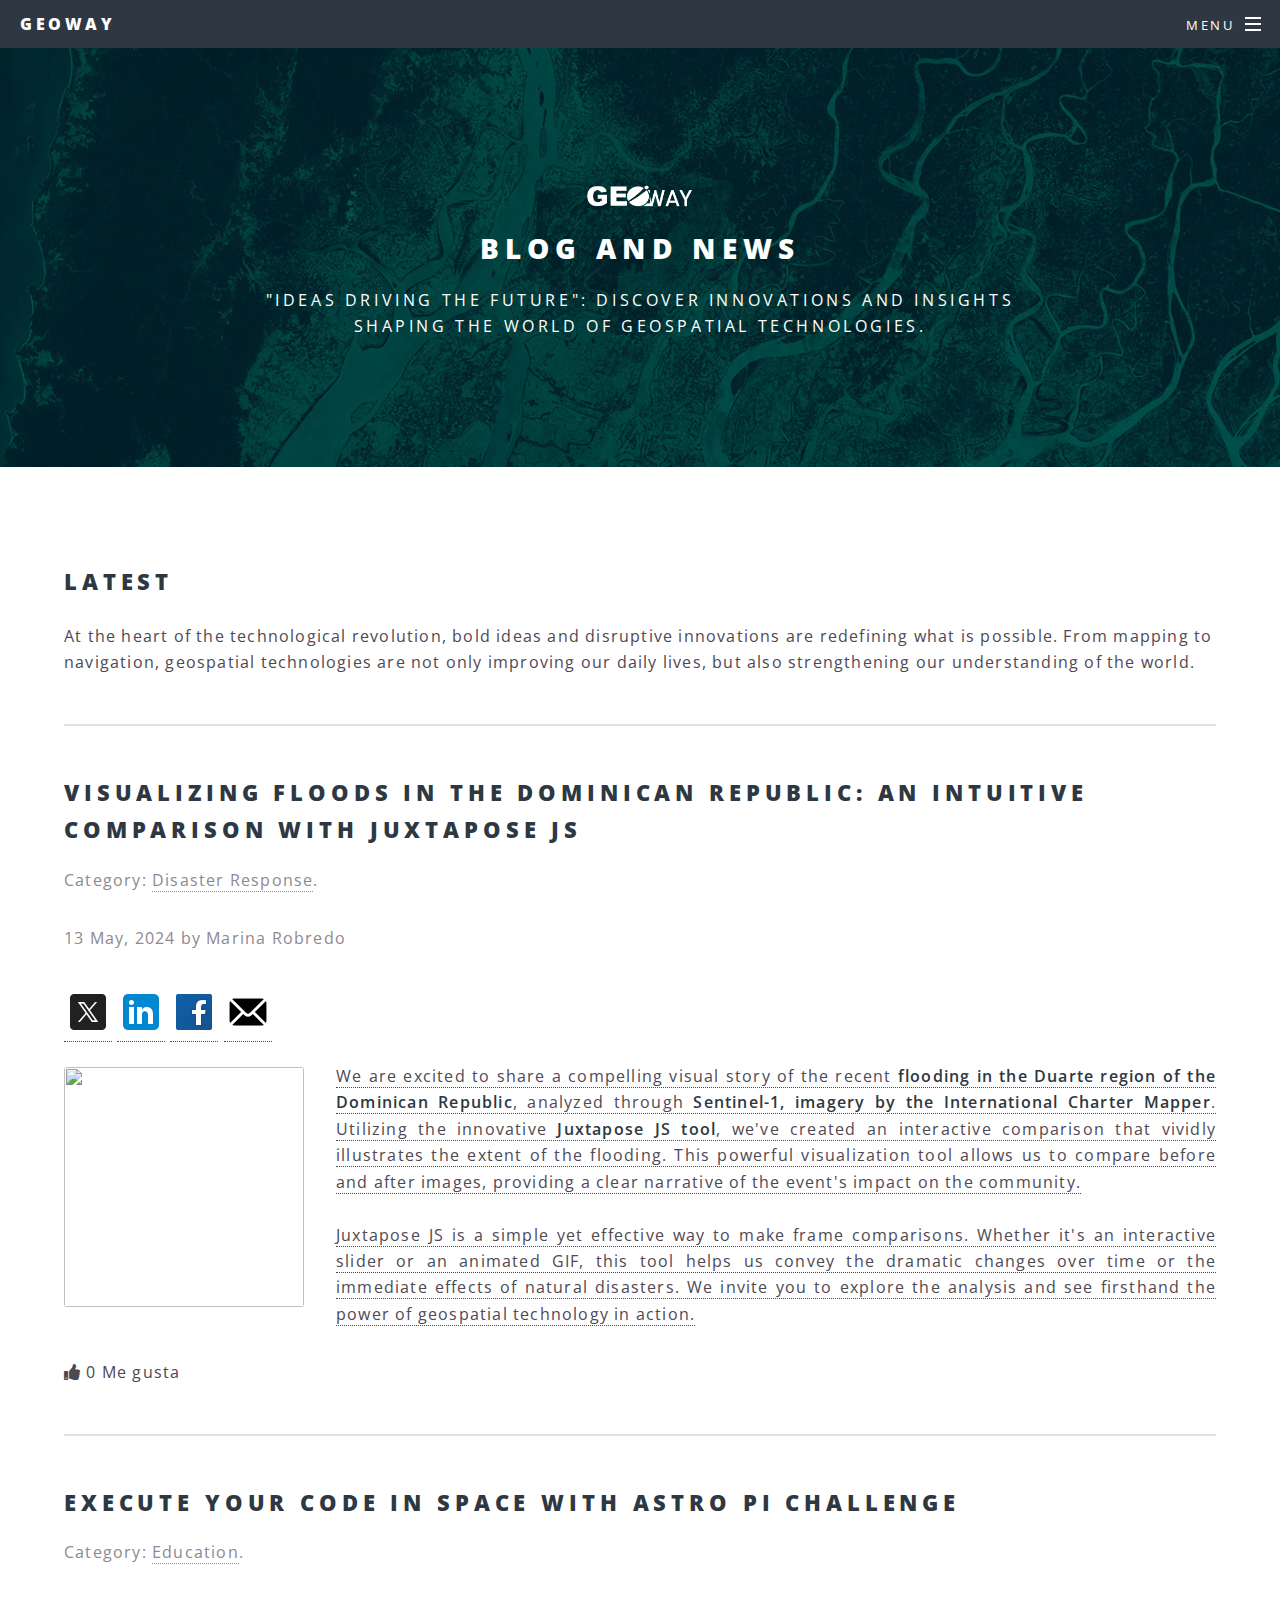
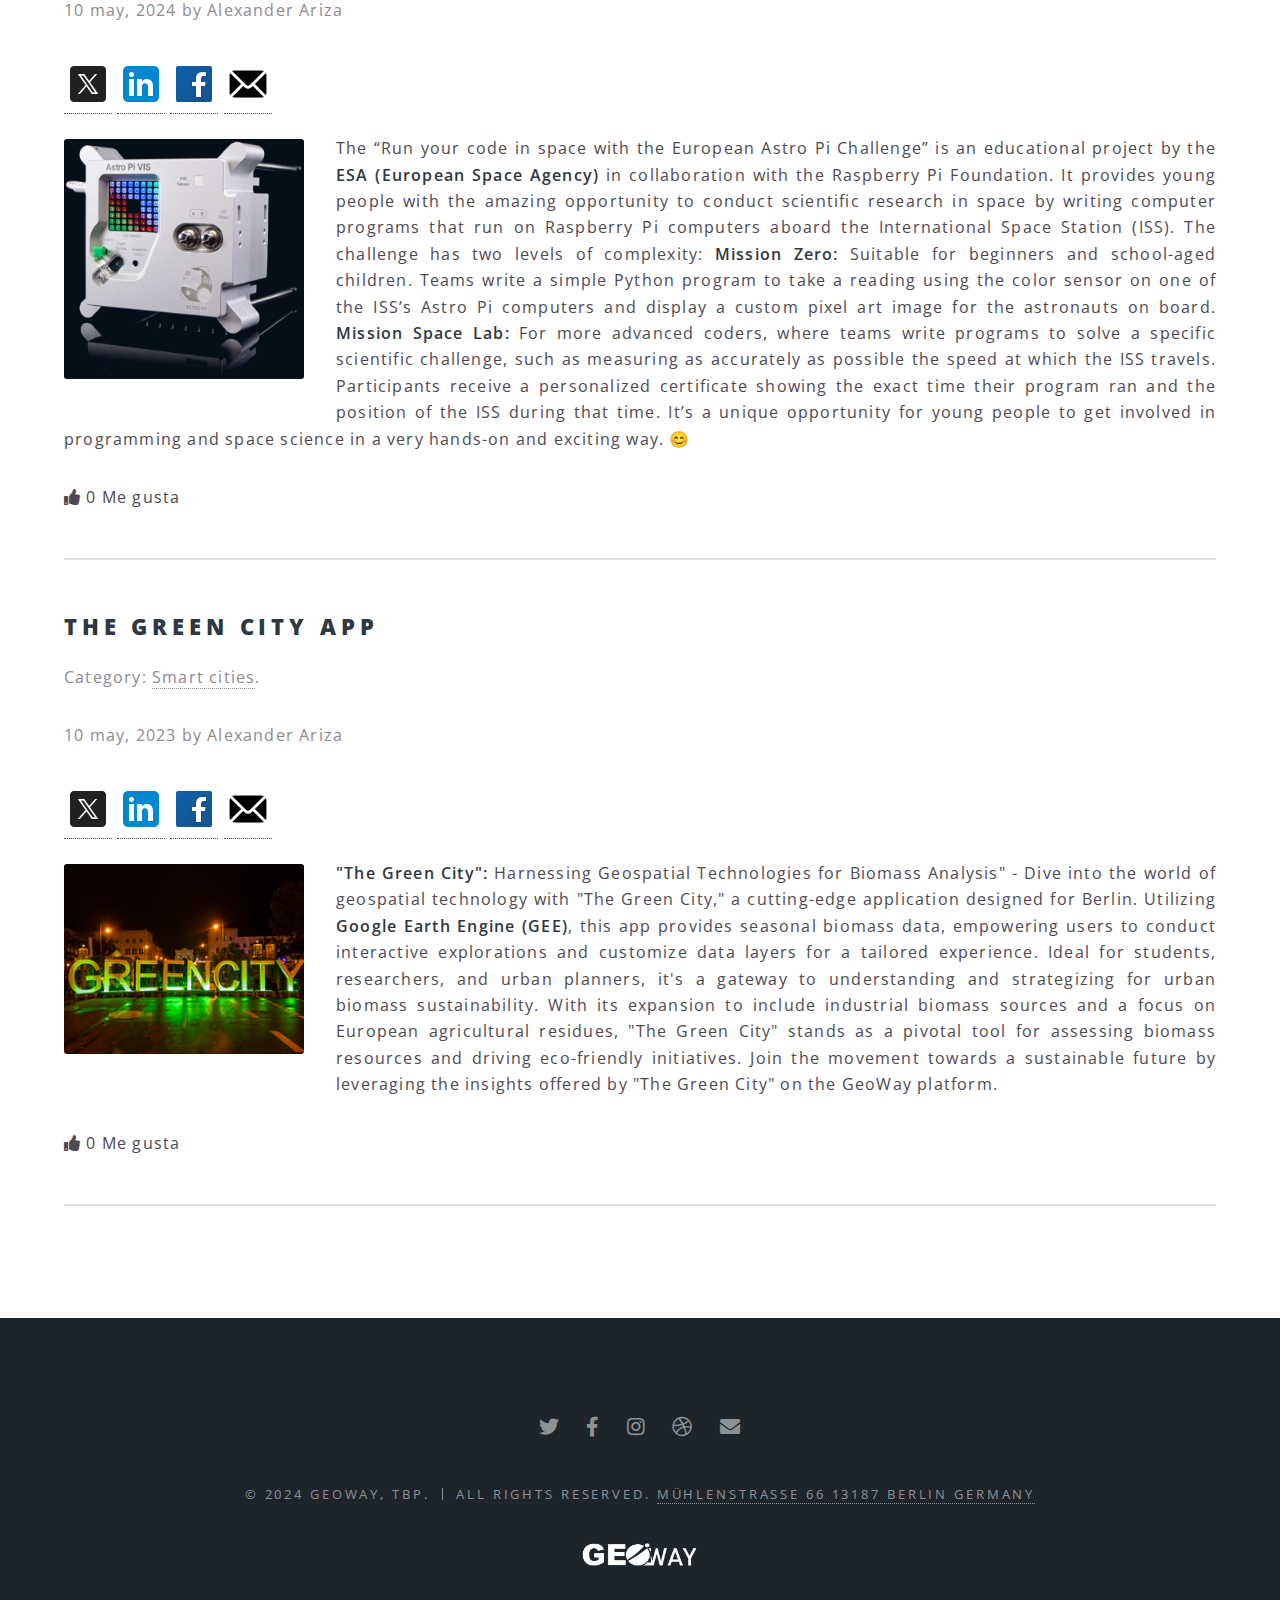
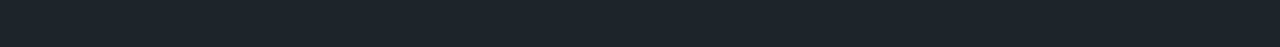
==== commit c59675cb: "Update blog.html" ====
--- a/blog.html
+++ b/blog.html
@@ -7,11 +7,14 @@
 
 <html>
 	<head>
-		<title>Elements - Spectral by HTML5 UP</title>
+		<title>GeoWay - TBP</title>
 		<meta charset="utf-8" />
 		<meta name="viewport" content="width=device-width, initial-scale=1, user-scalable=no" />
 		<link rel="stylesheet" href="assets/css/main.css" />
 		<noscript><link rel="stylesheet" href="assets/css/noscript.css" /></noscript>
+		<!-- favoricon -->
+		<link rel="shortcut icon" href="images/favicon.ico" type="image/x-icon">
+		<link rel="icon" href="images/favicon.ico" type="image/x-icon">
 	</head>
 <style>	
 	#like-button {
@@ -47,10 +50,7 @@
 				<!-- Main -->
 					<article id="main">
 						<header>
-																<a href="greencity.html">
-											<h2>Between Waters and Satellites: Analysis of Floods in the Dominican Republic with Sentinel-1</h2>
-										</a>
-																	<img src="images/Logo5.png" alt="" width="10%" height="10%"/><br />
+							<img src="images/Logo5.png" alt="" width="10%" height="10%"/><br />
 							<h2>BLOG AND NEWS</h2>
 							<p>"Ideas Driving the Future": Discover innovations and insights <br>shaping the world of geospatial technologies.</p>
 						</header>
@@ -65,8 +65,10 @@
 									<!-- Post-->
 									
 									<header>
-										<a href="flooding-dominican-republic.html">
-											<h2>Insightful Analysis: Flooding in Duarte, Dominican Republic</h2>
+										<a href="charter.html">
+											<h2>Visualizing Floods in the Dominican Republic: An Intuitive Comparison with Juxtapose JS</h2>
+											<a href="greencity.html">
+										</a>
 										</a>
 										<p>Category: <a href="#">Disaster Response</a>.</p>
 										<p>13 May, 2024 by Marina Robredo</p>
@@ -185,7 +187,7 @@
 							<li><a href="#" class="icon solid fa-envelope"><span class="label">Email</span></a></li>
 						</ul>
 						<ul class="copyright">
-							<li>&copy; 2024 GEOWAY, IBT. </li><li>All rights reserved. <a href="https://geo-way.github.io/GeoWay.io/">Mühlenstraße 66 13187 Berlin Germany</a></li>
+							<li>&copy; 2024 GEOWAY, TBP. </li><li>All rights reserved. <a href="https://geo-way.github.io/GeoWay.io/">Mühlenstraße 66 13187 Berlin Germany</a></li>
 						</ul>
 					<img src="images/Logo5.png" alt="" width="10%" height="10%"/><br />
 					</footer>
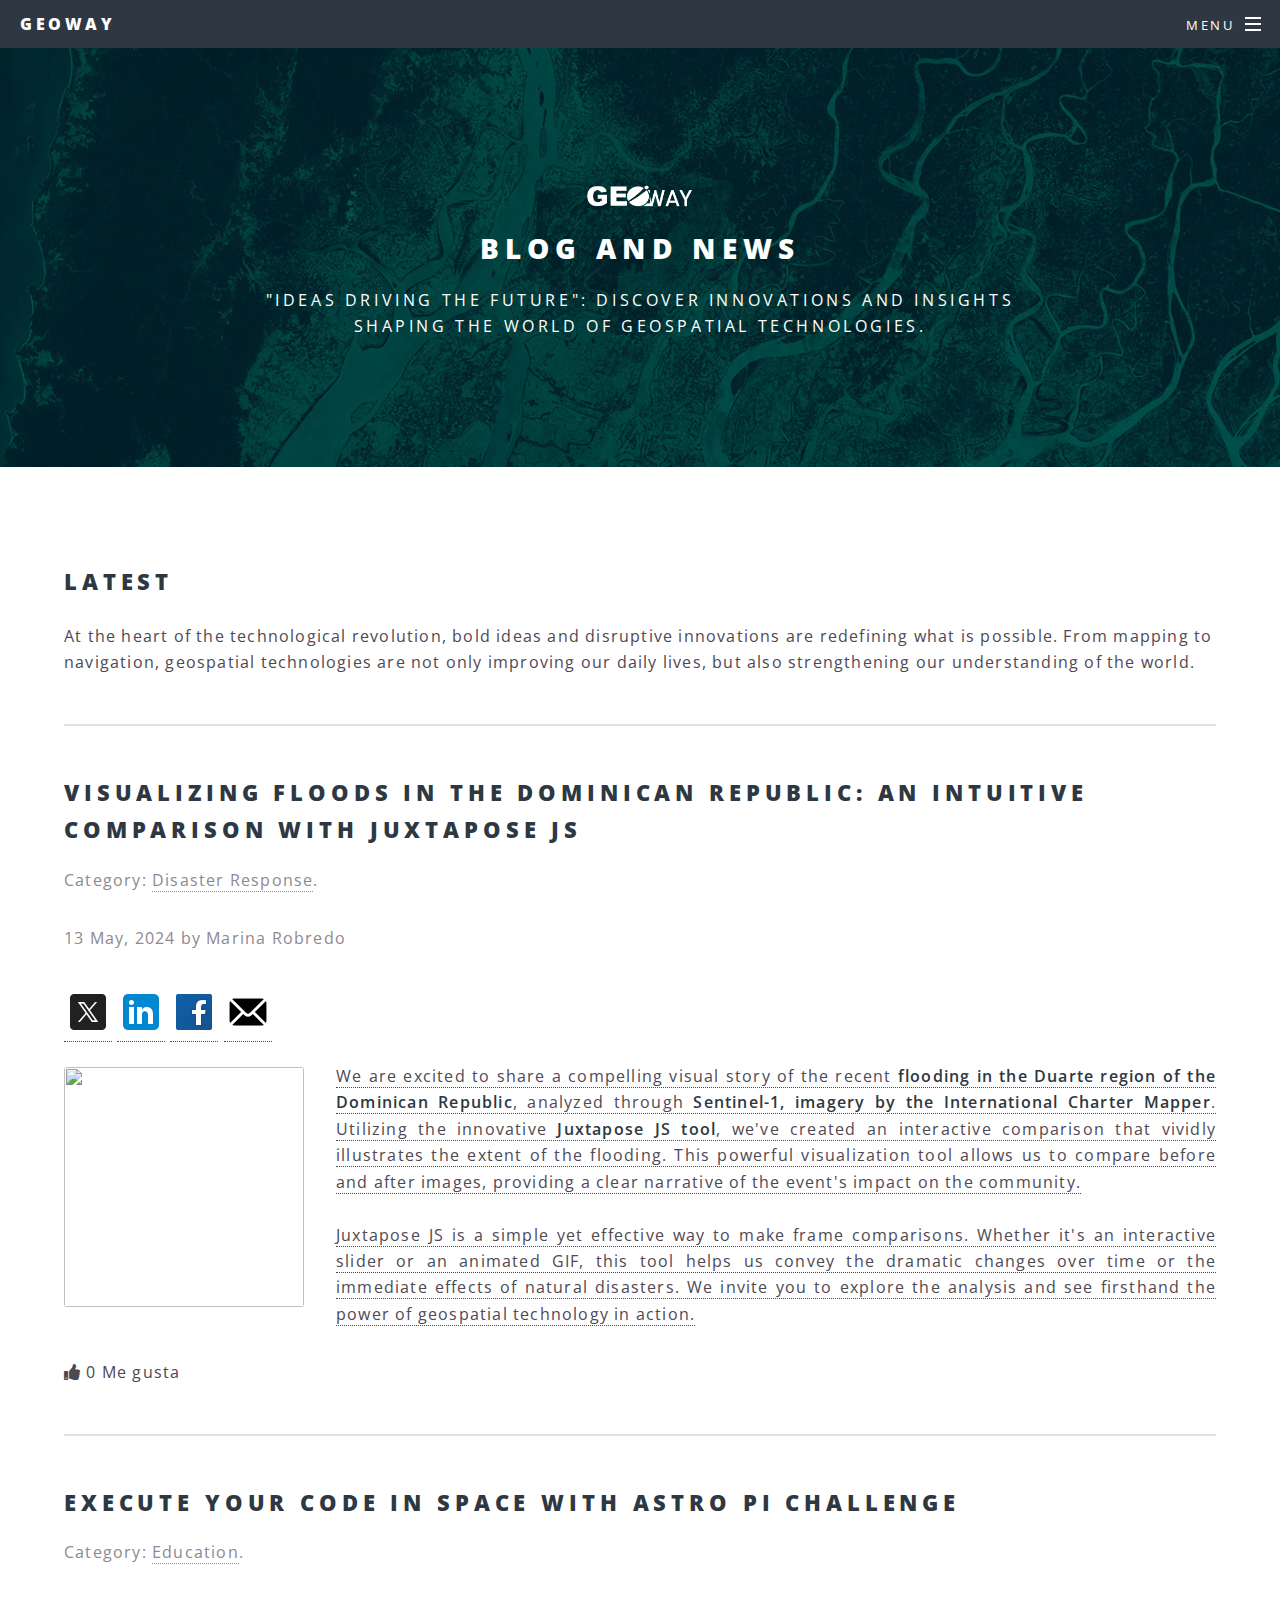
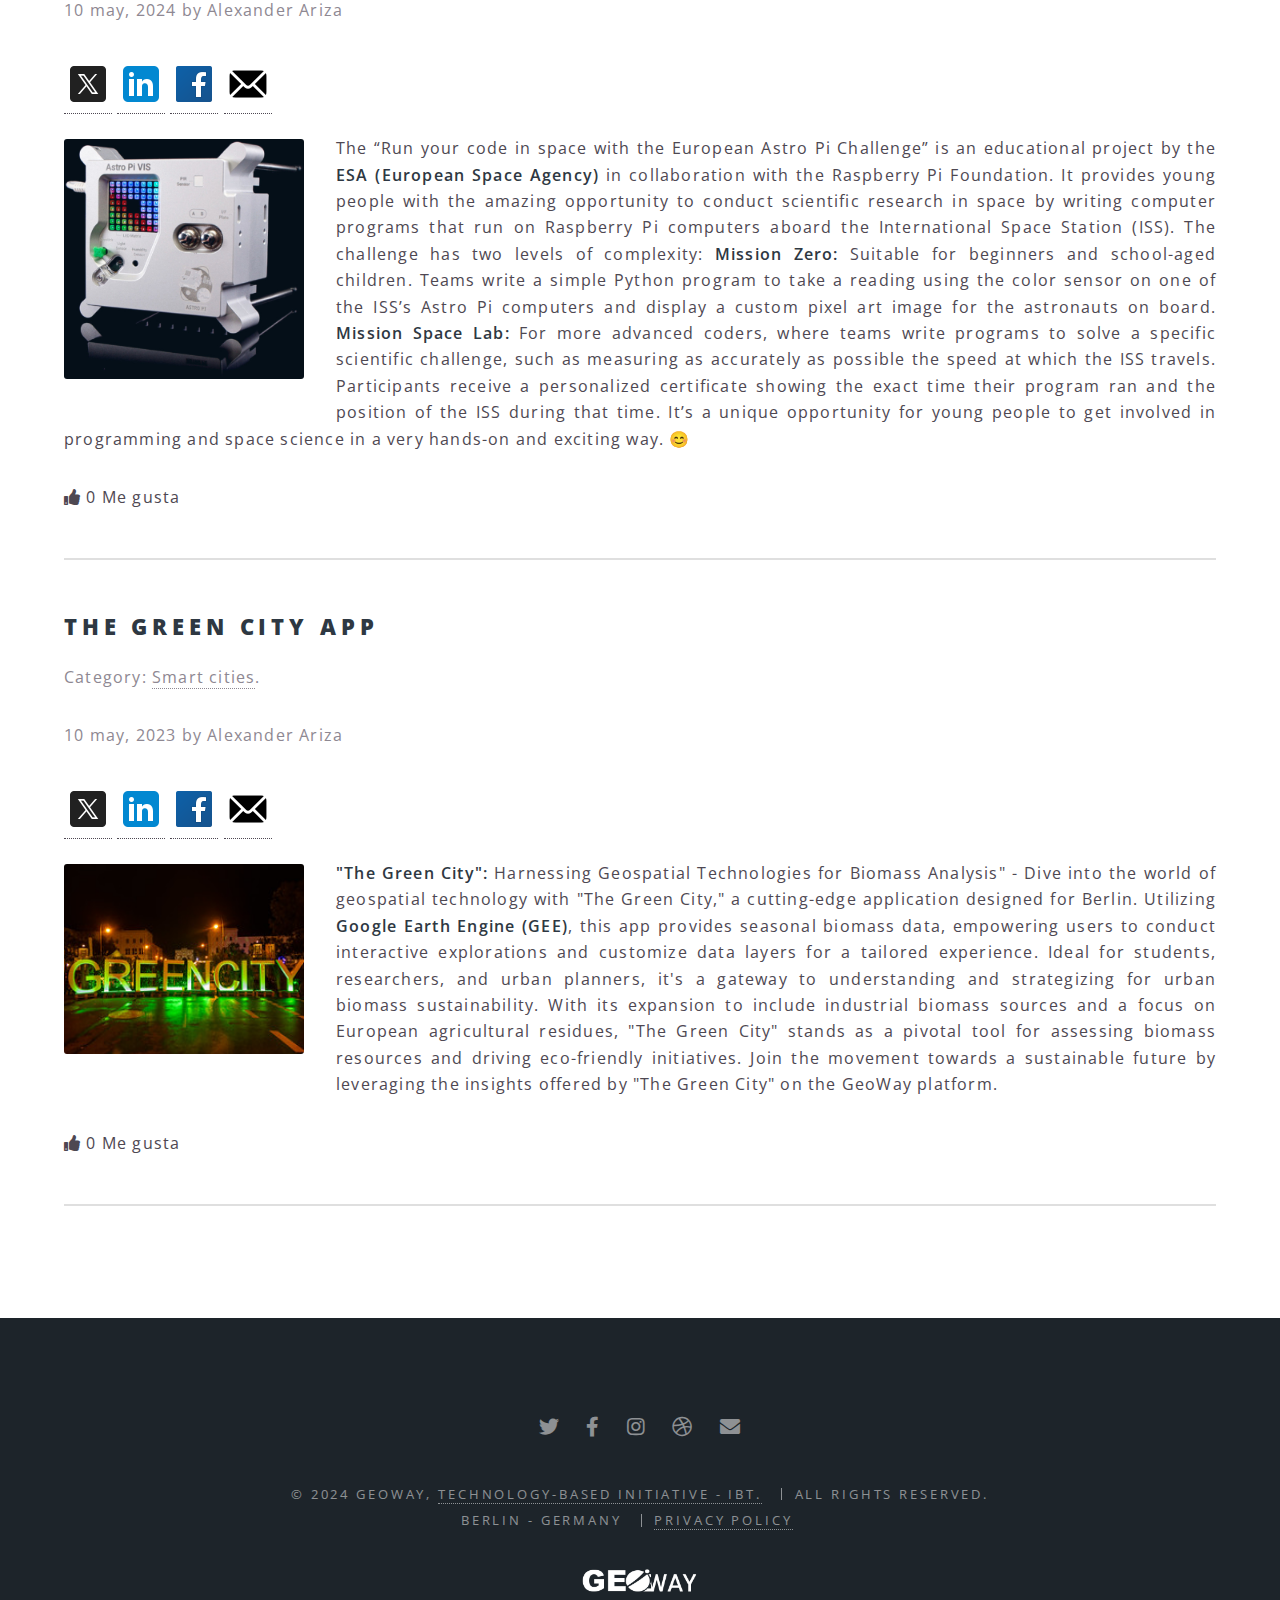
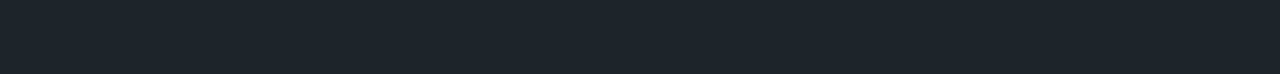
==== commit d3be1865: "Update blog.html" ====
--- a/blog.html
+++ b/blog.html
@@ -187,9 +187,11 @@
 							<li><a href="#" class="icon solid fa-envelope"><span class="label">Email</span></a></li>
 						</ul>
 						<ul class="copyright">
-							<li>&copy; 2024 GEOWAY, TBP. </li><li>All rights reserved. <a href="https://geo-way.github.io/GeoWay.io/">Mühlenstraße 66 13187 Berlin Germany</a></li>
-						</ul>
+							<li>&copy; 2024 GEOWAY, <a href="https://geo-way.github.io/GeoWay.io/">Technology-Based initiative - IBT.</a> </li> <li>All rights reserved. </li><br>
+								Berlin - Germany
+						<li><a href="privacy.html">Privacy Policy</a><li></ul>
 					<img src="images/Logo5.png" alt="" width="10%" height="10%"/><br />
+						
 					</footer>
 			</div>
 
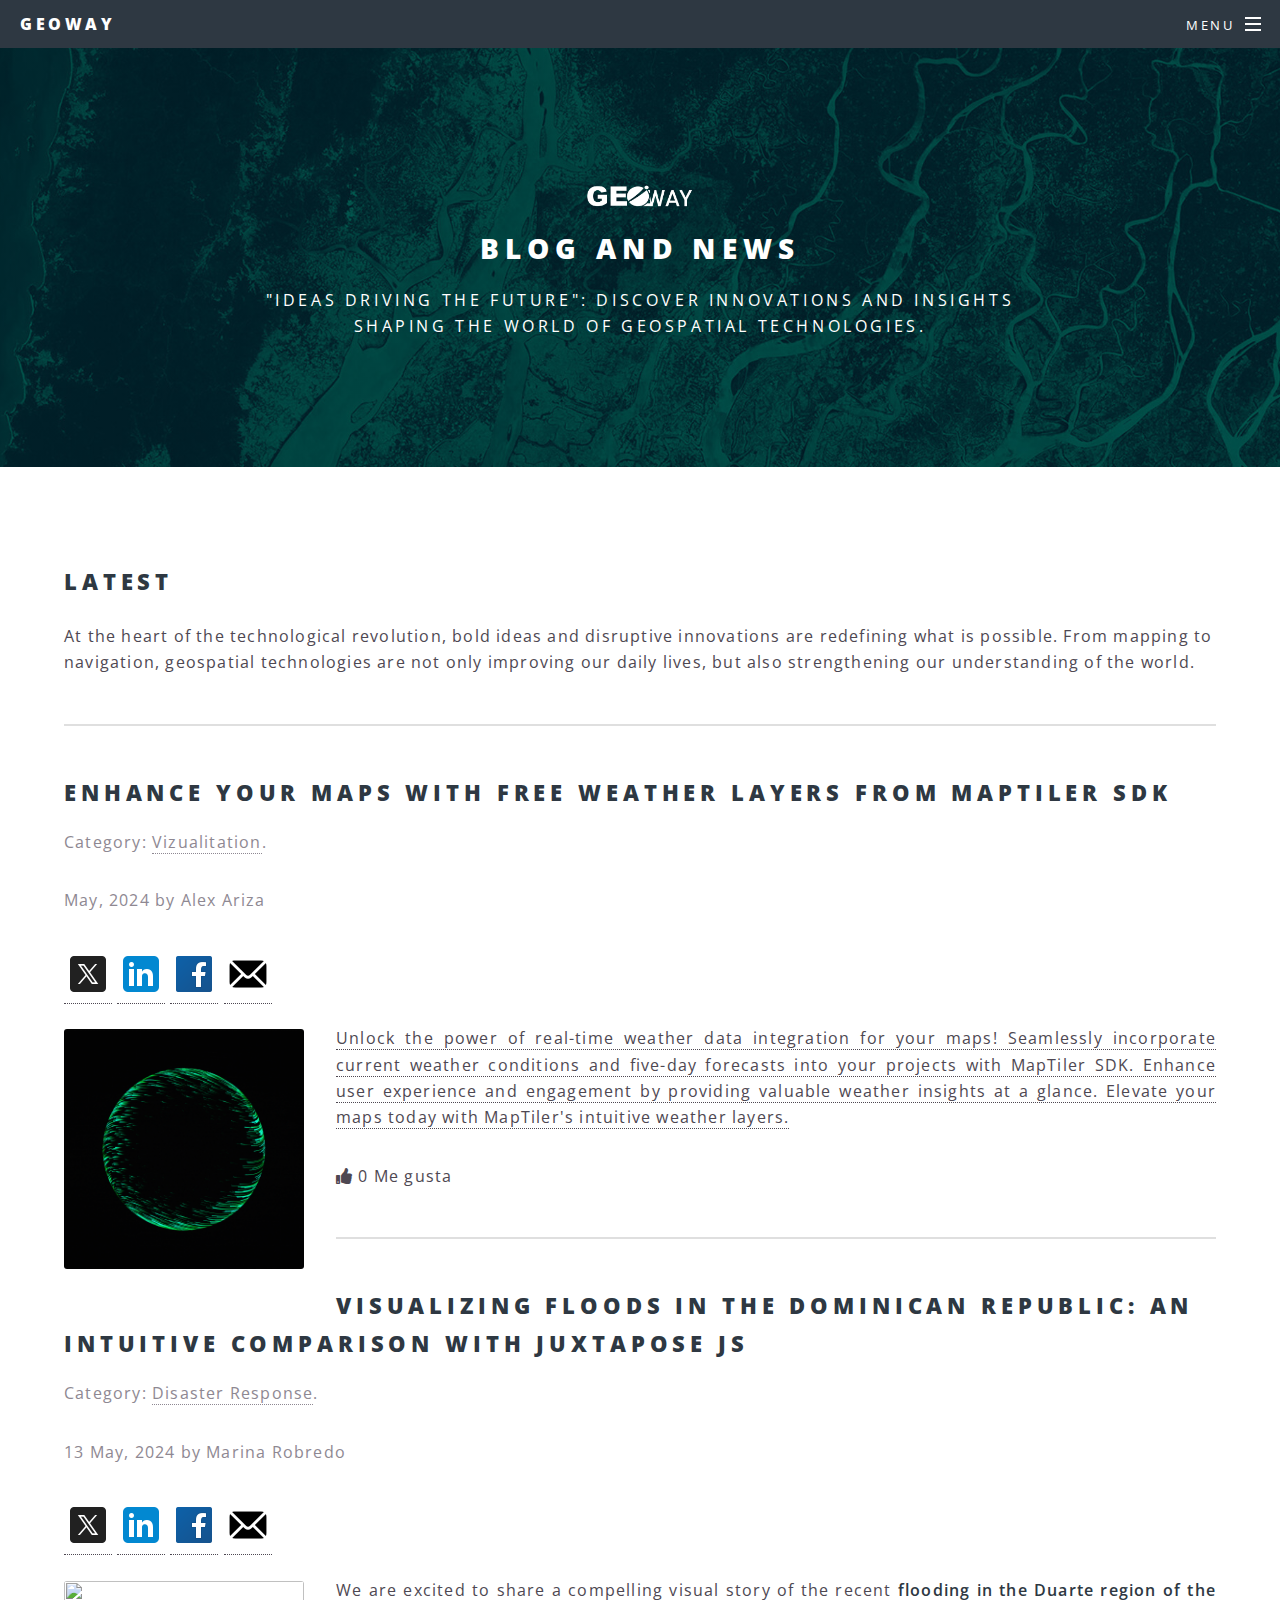
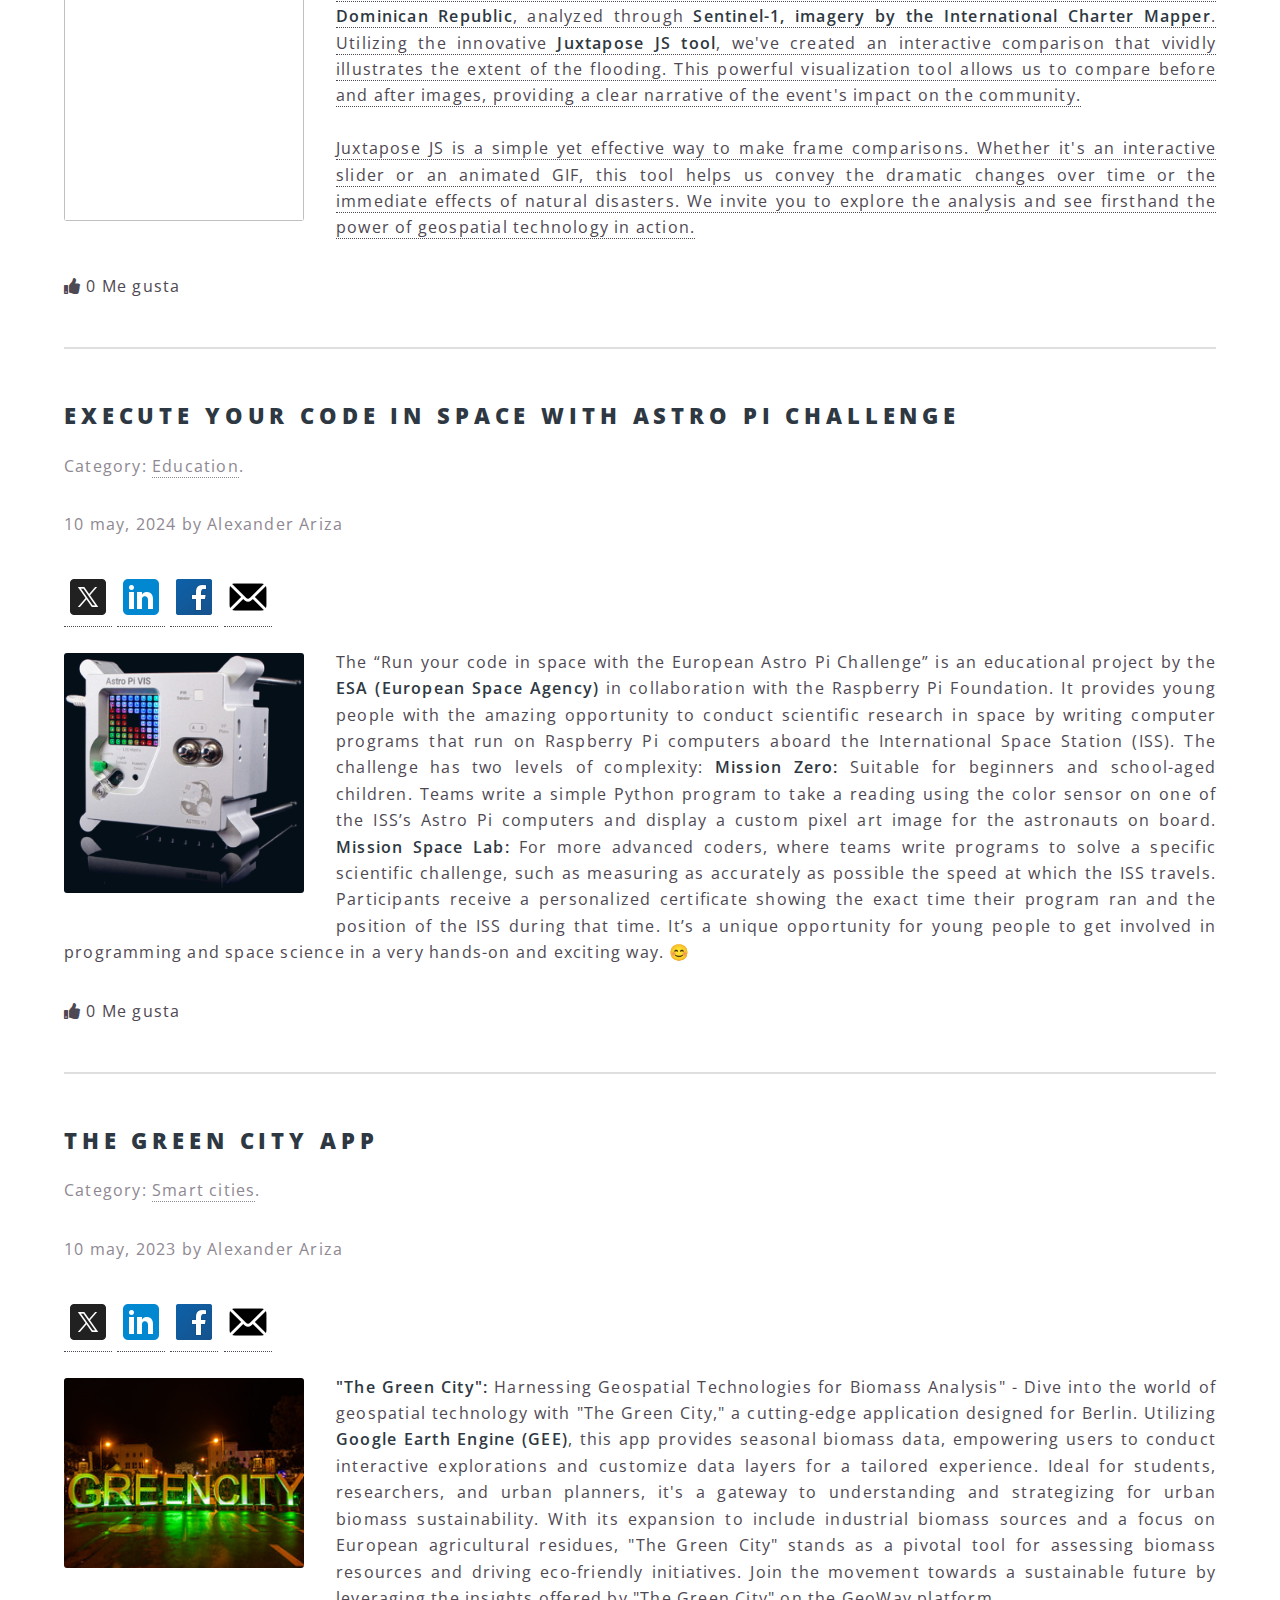
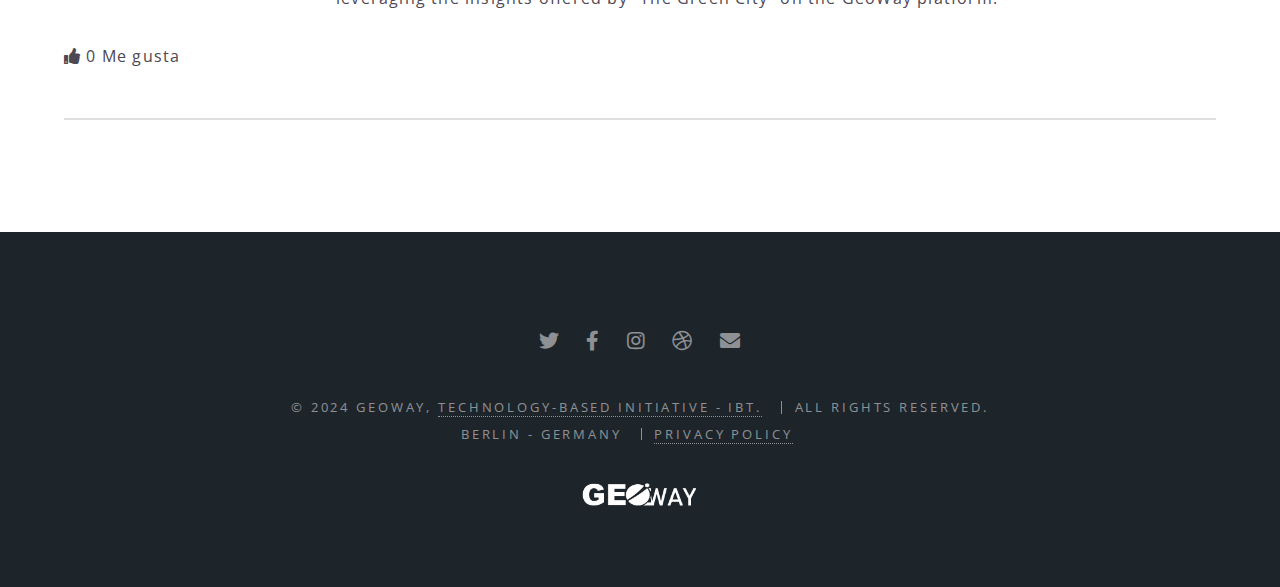
==== commit d7aba142: "Update blog.html" ====
--- a/blog.html
+++ b/blog.html
@@ -15,6 +15,15 @@
 		<!-- favoricon -->
 		<link rel="shortcut icon" href="images/favicon.ico" type="image/x-icon">
 		<link rel="icon" href="images/favicon.ico" type="image/x-icon">
+<!-- Google tag (gtag.js) -->
+<script async src="https://www.googletagmanager.com/gtag/js?id=G-7SG2LKLLKE"></script>
+<script>
+  window.dataLayer = window.dataLayer || [];
+  function gtag(){dataLayer.push(arguments);}
+  gtag('js', new Date());
+
+  gtag('config', 'G-7SG2LKLLKE');
+</script>
 	</head>
 <style>	
 	#like-button {
@@ -62,10 +71,42 @@
 									<p>At the heart of the technological revolution, bold ideas and disruptive innovations are redefining what is possible. From mapping to navigation, geospatial technologies are not only improving our daily lives, but also strengthening our understanding of the world.</p>
 									<hr />
 									
-									<!-- Post-->
-									
-									<header>
-										<a href="charter.html">
+																		<!-- Post-->
+									
+									<header>
+										<a href="Charter.html">
+											<h2>Enhance Your Maps with Free Weather Layers from MapTiler SDK</h2>
+											<a href="greencity.html">
+										</a>
+										</a>
+										<p>Category: <a href="#">Vizualitation</a>.</p>
+										<p>May, 2024 by Alex Ariza</p>
+											<a href="https://twitter.com/intent/tweet?text=Descubre%20el%20análisis%20detallado%20de%20las%20inundaciones%20en%20Duarte,%20República%20Dominicana%20en%20nuestro%20blog:%20[Tu_URL_Acortada]&hashtags=GeoWay,Geospatial,DisasterResponse" target="_blank"><img src="images/twitter_x.png" alt="Twitter" /></a>
+											<a href="https://www.linkedin.com/shareArticle?mini=true&url=https://bit.ly/EjemploURL&title=Inundaciones%20en%20Duarte&summary=Análisis%20interactivo%20de%20las%20inundaciones%20en%20Duarte,%20República%20Dominicana%20utilizando%20Juxtapose%20JS&source=LinkedIn" target="_blank">  <img src="images/LinkedIn_Logo.svg.png" alt="Compartir en LinkedIn"/></a>
+											<a href="https://www.facebook.com/sharer/sharer.php?u=[Tu_URL_Acortada]" target="_blank"><img src="images/face-48.png" alt="Facebook" /></a>
+											<a href="mailto:?subject=Análisis%20de%20las%20Inundaciones%20en%20Duarte,%20República%20Dominicana%20en%20GeoWay&body=Estoy%20compartiendo%20un%20análisis%20interactivo%20sobre%20las%20inundaciones%20en%20Duarte,%20República%20Dominicana%20que%20podría%20interesarte:%20[Tu_URL_Acortada]"><img src="images/mail.png" alt="Email"/></a>
+									</header>
+
+									<div class="box alt">
+											<div class="row gtr-50 gtr-uniform"></div>
+									</div>
+										<p style="text-align: justify;"><a href="windi.html">
+											<span class="image left"><img src="images/windi.gif" alt="" style="width: 240px; height: 240px;" ></span><a>
+											Unlock the power of real-time weather data integration for your maps! Seamlessly incorporate current weather conditions and five-day forecasts into your projects with MapTiler SDK. Enhance user experience and engagement by providing valuable weather insights at a glance. Elevate your maps today with MapTiler's intuitive weather layers.
+										</p>
+										<!-- FUNCIONALIDAD DE MEGUSTA-->
+										<div>
+											<i id="like-button-3" class="fas fa-thumbs-up" style="cursor: pointer;"></i>
+											<span id="like-count-3">0</span> Me gusta
+									</div>
+									<hr />
+
+									<!-- Post-->
+									
+									<!-- Post-->
+									
+									<header>
+										<a href="Charter.html">
 											<h2>Visualizing Floods in the Dominican Republic: An Intuitive Comparison with Juxtapose JS</h2>
 											<a href="greencity.html">
 										</a>
